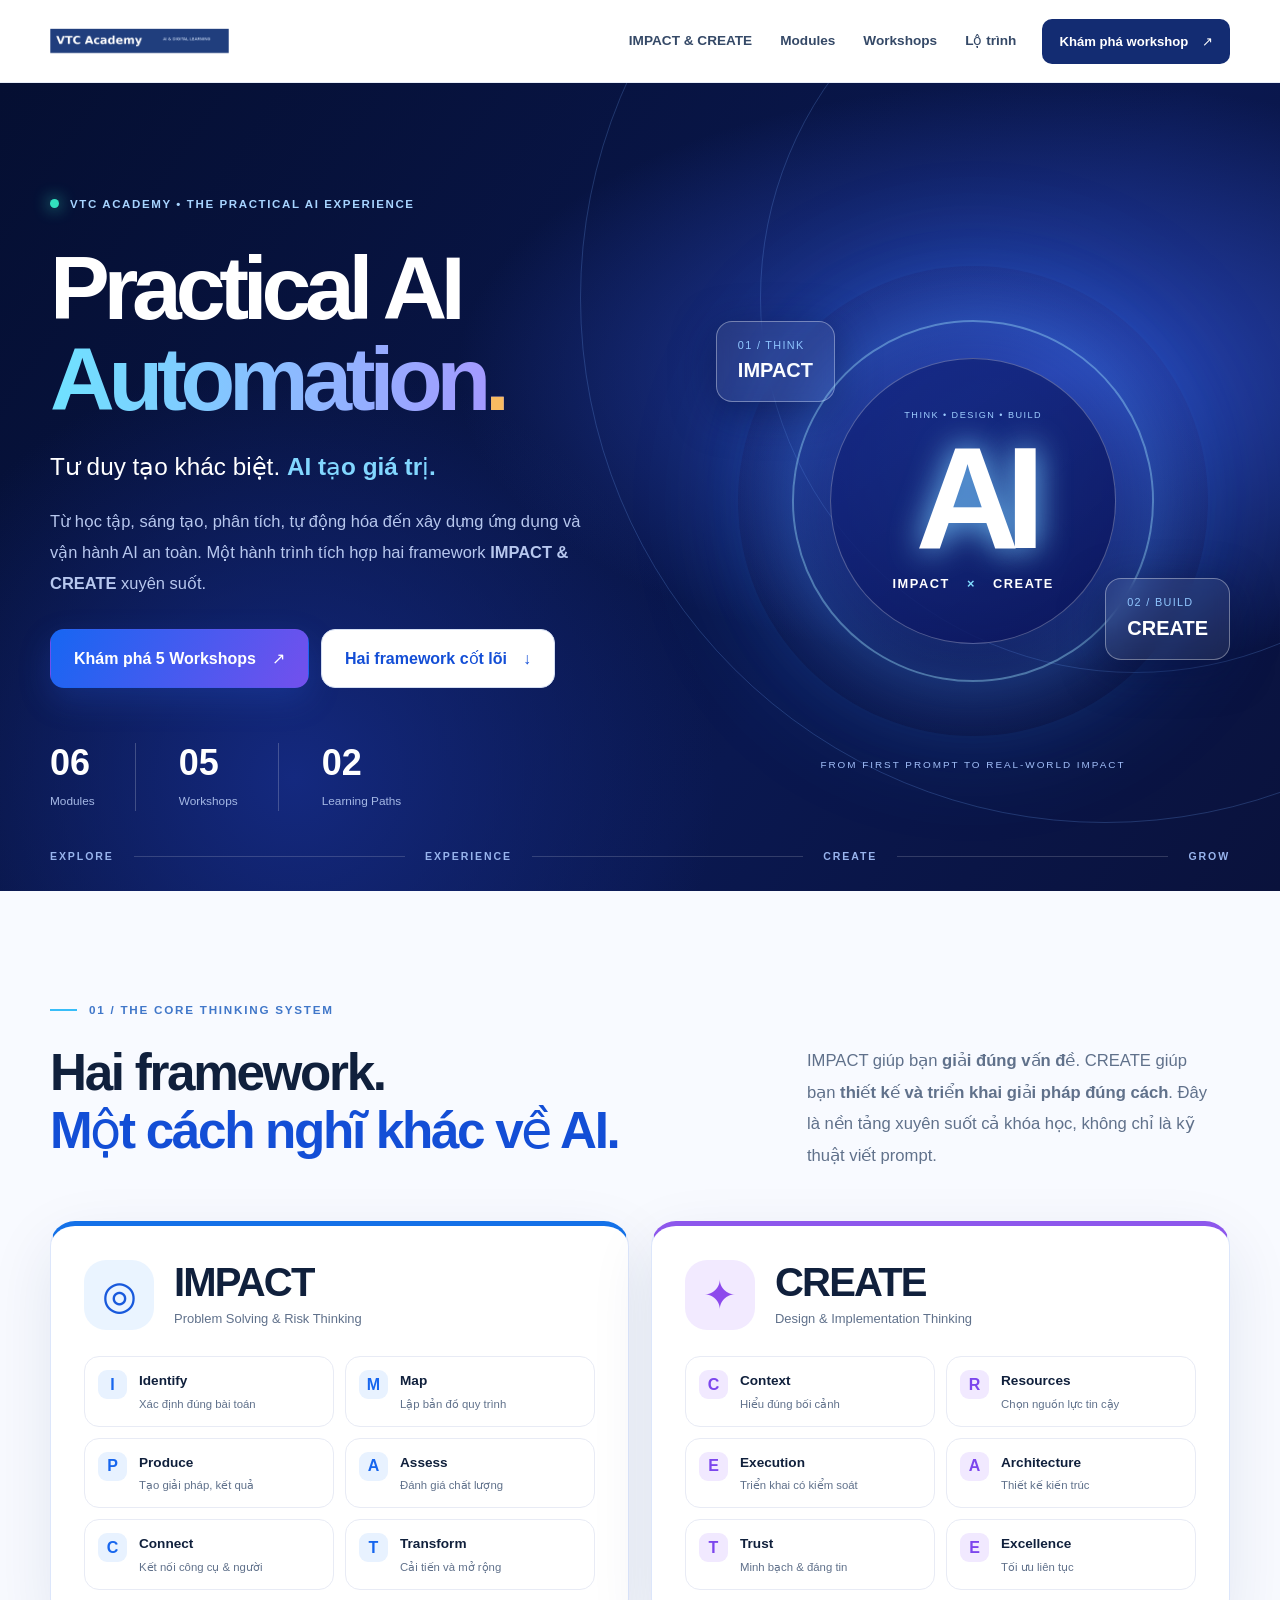
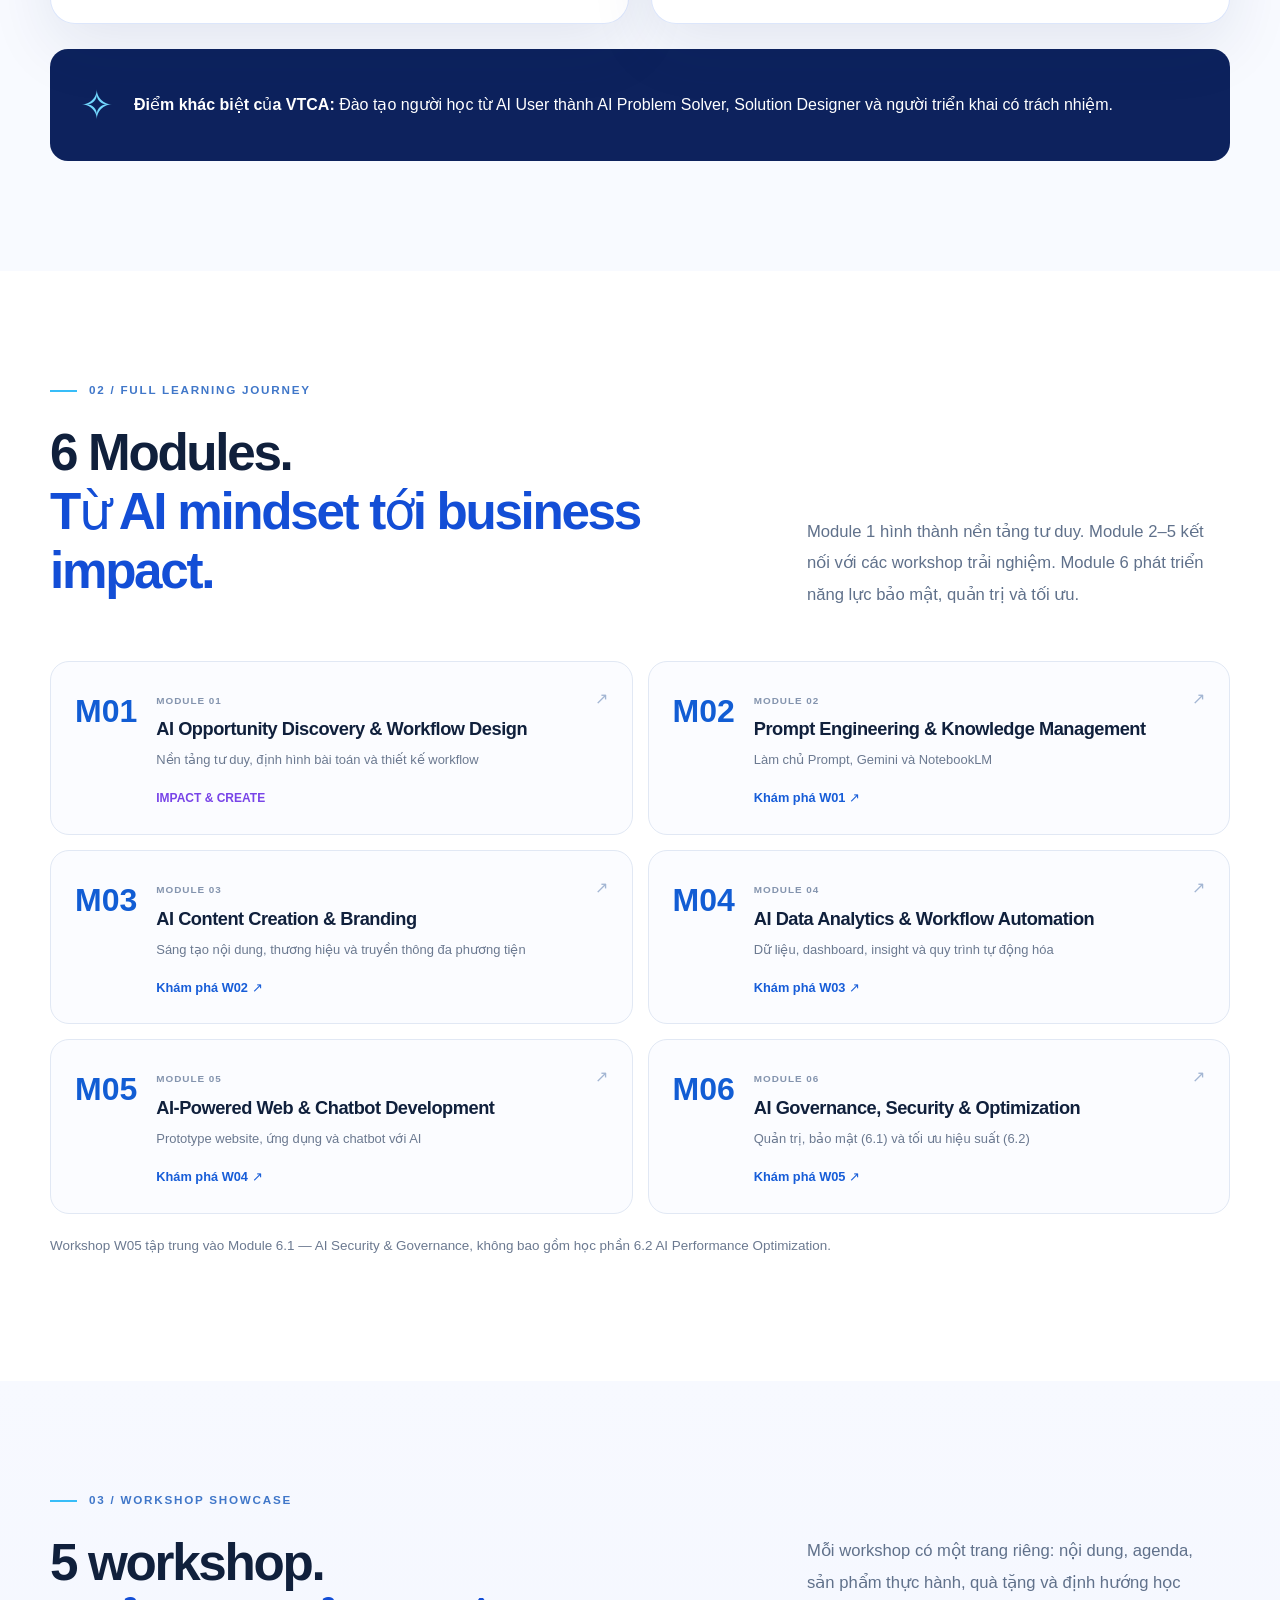
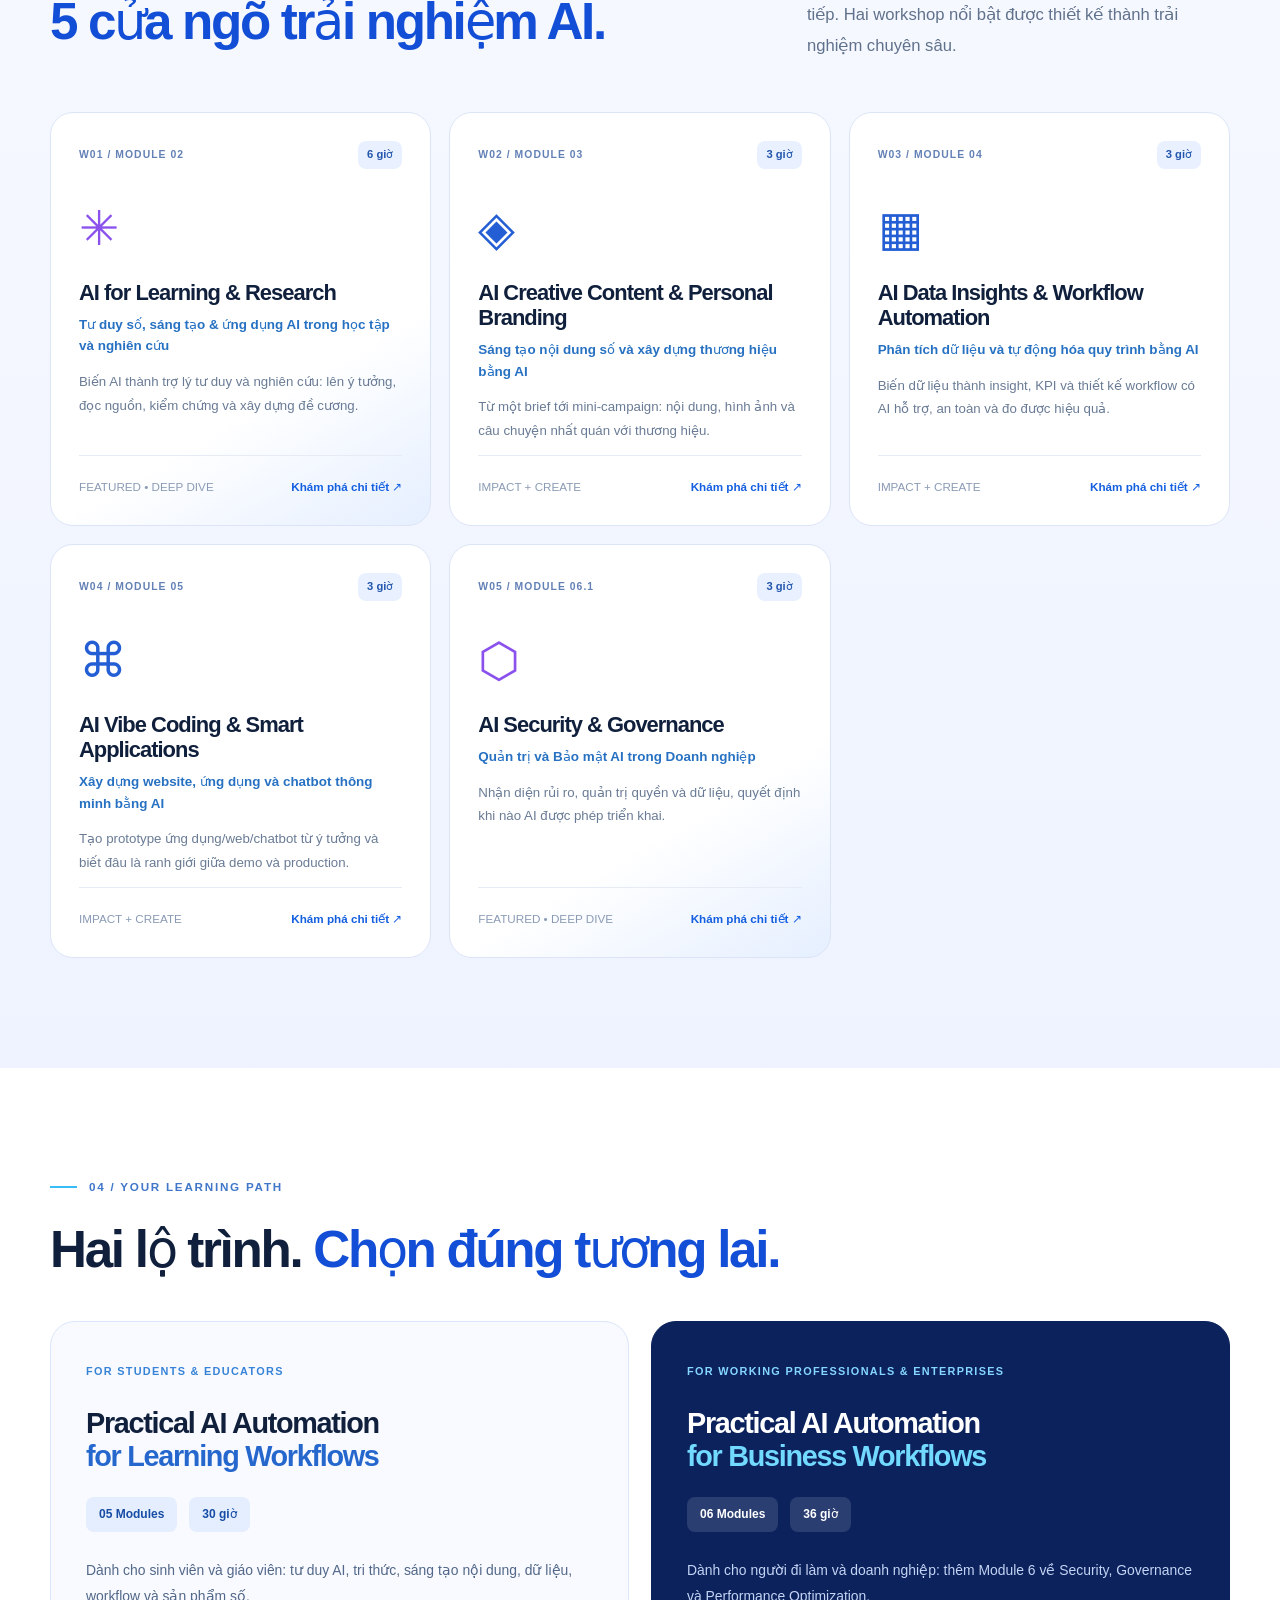
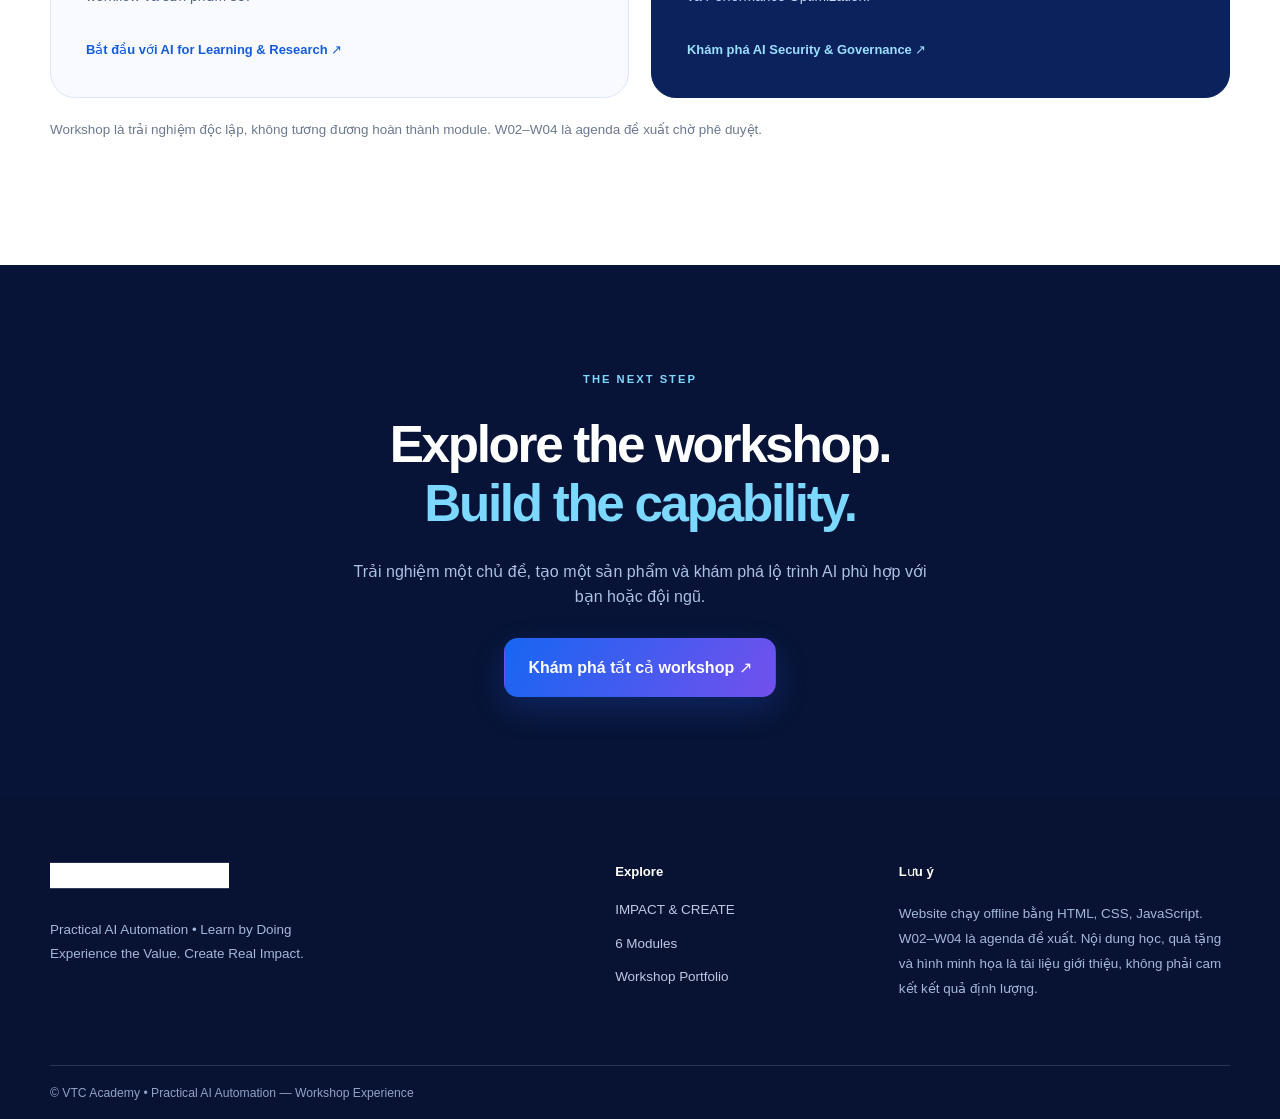
==== index.html @ e47421e0 "Initial commit - VTCA Practical AI Workshops Website" ====
<!doctype html><html lang="vi"><head><meta charset="utf-8"><meta name="viewport" content="width=device-width,initial-scale=1"><meta name="color-scheme" content="light"><meta name="description" content="Website đào tạo Practical AI Automation, IMPACT &amp; CREATE và hệ sinh thái 5 workshop VTCA"><title>Practical AI Automation — WOW Showcase | VTC Academy</title><link rel="stylesheet" href="styles.css"></head><body><header class="site-header"><div class="container header-inner"><a class="logo" href="index.html" aria-label="VTC Academy Home"><img src="assets/vtca-wordmark.png" alt="VTC Academy"></a><nav class="desktop-nav"><a href="index.html#frameworks">IMPACT & CREATE</a><a href="index.html#modules">Modules</a><a href="index.html#workshops">Workshops</a><a href="index.html#pathways">Lộ trình</a></nav><a class="header-cta" href="index.html#workshops">Khám phá workshop <span>↗</span></a><button class="menu-toggle" aria-label="Mở menu" aria-expanded="false">☰</button></div><nav class="mobile-nav"><a href="index.html">Trang chủ</a><a href="index.html#frameworks">IMPACT & CREATE</a><a href="index.html#modules">Modules</a><a href="index.html#workshops">Workshops</a></nav></header><main><section class="home-hero" id="top"><div class="hero-aura aura-one"></div><div class="hero-aura aura-two"></div><div class="container home-hero-grid"><div class="home-hero-copy"><span class="hero-label"><i></i> VTC ACADEMY • THE PRACTICAL AI EXPERIENCE</span><h1>Practical AI<br><em>Automation<span>.</span></em></h1><p class="hero-big">Tư duy tạo khác biệt. <b>AI tạo giá trị.</b></p><p class="hero-summary">Từ học tập, sáng tạo, phân tích, tự động hóa đến xây dựng ứng dụng và vận hành AI an toàn. Một hành trình tích hợp hai framework <b>IMPACT & CREATE</b> xuyên suốt.</p><div class="button-row"><a href="#workshops" class="btn btn-primary">Khám phá 5 Workshops <span>↗</span></a><a href="#frameworks" class="btn btn-outline">Hai framework cốt lõi <span>↓</span></a></div><div class="metric-row"><div><strong>06</strong><span>Modules</span></div><div><strong>05</strong><span>Workshops</span></div><div><strong>02</strong><span>Learning Paths</span></div></div></div><div class="hero-experience"><div class="floating-note note-one">01 / THINK<br><strong>IMPACT</strong></div><div class="hero-orb"><div class="orb-rim"><div class="orb-inner"><small>THINK • DESIGN • BUILD</small><strong>AI</strong><span>IMPACT <i>×</i> CREATE</span></div></div></div><div class="floating-note note-two">02 / BUILD<br><strong>CREATE</strong></div><div class="orb-caption">FROM FIRST PROMPT TO REAL-WORLD IMPACT</div></div></div><div class="container hero-bottom"><span>EXPLORE</span><div></div><span>EXPERIENCE</span><div></div><span>CREATE</span><div></div><span>GROW</span></div></section><section class="section section-framework" id="frameworks"><div class="container"><div class="kicker"><span class="kicker-line"></span> 01 / THE CORE THINKING SYSTEM</div><div class="section-heading split"><div><h2>Hai framework.<br><em>Một cách nghĩ khác về AI.</em></h2></div><p>IMPACT giúp bạn <strong>giải đúng vấn đề</strong>. CREATE giúp bạn <strong>thiết kế và triển khai giải pháp đúng cách</strong>. Đây là nền tảng xuyên suốt cả khóa học, không chỉ là kỹ thuật viết prompt.</p></div><div class="framework-grid"><div class="framework-panel impact"><div class="framework-heading"><span class="framework-glyph">◎</span><div><h3>IMPACT</h3><small>Problem Solving & Risk Thinking</small></div></div><div class="framework-step-list"><div class="framework-step"><b>I</b><div><strong>Identify</strong><span>Xác định đúng bài toán</span></div></div><div class="framework-step"><b>M</b><div><strong>Map</strong><span>Lập bản đồ quy trình</span></div></div><div class="framework-step"><b>P</b><div><strong>Produce</strong><span>Tạo giải pháp, kết quả</span></div></div><div class="framework-step"><b>A</b><div><strong>Assess</strong><span>Đánh giá chất lượng</span></div></div><div class="framework-step"><b>C</b><div><strong>Connect</strong><span>Kết nối công cụ &amp; người</span></div></div><div class="framework-step"><b>T</b><div><strong>Transform</strong><span>Cải tiến và mở rộng</span></div></div></div></div><div class="framework-panel create"><div class="framework-heading"><span class="framework-glyph">✦</span><div><h3>CREATE</h3><small>Design & Implementation Thinking</small></div></div><div class="framework-step-list"><div class="framework-step"><b>C</b><div><strong>Context</strong><span>Hiểu đúng bối cảnh</span></div></div><div class="framework-step"><b>R</b><div><strong>Resources</strong><span>Chọn nguồn lực tin cậy</span></div></div><div class="framework-step"><b>E</b><div><strong>Execution</strong><span>Triển khai có kiểm soát</span></div></div><div class="framework-step"><b>A</b><div><strong>Architecture</strong><span>Thiết kế kiến trúc</span></div></div><div class="framework-step"><b>T</b><div><strong>Trust</strong><span>Minh bạch &amp; đáng tin</span></div></div><div class="framework-step"><b>E</b><div><strong>Excellence</strong><span>Tối ưu liên tục</span></div></div></div></div></div><div class="insight-ribbon"><span>✧</span><p><strong>Điểm khác biệt của VTCA:</strong> Đào tạo người học từ AI User thành AI Problem Solver, Solution Designer và người triển khai có trách nhiệm.</p></div></div></section><section class="section module-section" id="modules"><div class="container"><div class="kicker"><span class="kicker-line"></span> 02 / FULL LEARNING JOURNEY</div><div class="section-heading split"><h2>6 Modules.<br><em>Từ AI mindset tới business impact.</em></h2><p>Module 1 hình thành nền tảng tư duy. Module 2–5 kết nối với các workshop trải nghiệm. Module 6 phát triển năng lực bảo mật, quản trị và tối ưu.</p></div><div class="module-list"><article class="module-card"><div class="module-no">M01</div><div class="module-body"><span class="module-index">MODULE 01</span><h3>AI Opportunity Discovery &amp; Workflow Design</h3><p>Nền tảng tư duy, định hình bài toán và thiết kế workflow</p><span class="module-foundation">IMPACT & CREATE</span></div><span class="module-right">↗</span></article><article class="module-card"><div class="module-no">M02</div><div class="module-body"><span class="module-index">MODULE 02</span><h3>Prompt Engineering &amp; Knowledge Management</h3><p>Làm chủ Prompt, Gemini và NotebookLM</p><a class="inline-link" href="workshop-learning.html">Khám phá W01 ↗</a></div><span class="module-right">↗</span></article><article class="module-card"><div class="module-no">M03</div><div class="module-body"><span class="module-index">MODULE 03</span><h3>AI Content Creation &amp; Branding</h3><p>Sáng tạo nội dung, thương hiệu và truyền thông đa phương tiện</p><a class="inline-link" href="workshop-creative.html">Khám phá W02 ↗</a></div><span class="module-right">↗</span></article><article class="module-card"><div class="module-no">M04</div><div class="module-body"><span class="module-index">MODULE 04</span><h3>AI Data Analytics &amp; Workflow Automation</h3><p>Dữ liệu, dashboard, insight và quy trình tự động hóa</p><a class="inline-link" href="workshop-data.html">Khám phá W03 ↗</a></div><span class="module-right">↗</span></article><article class="module-card"><div class="module-no">M05</div><div class="module-body"><span class="module-index">MODULE 05</span><h3>AI-Powered Web &amp; Chatbot Development</h3><p>Prototype website, ứng dụng và chatbot với AI</p><a class="inline-link" href="workshop-vibe.html">Khám phá W04 ↗</a></div><span class="module-right">↗</span></article><article class="module-card"><div class="module-no">M06</div><div class="module-body"><span class="module-index">MODULE 06</span><h3>AI Governance, Security &amp; Optimization</h3><p>Quản trị, bảo mật (6.1) và tối ưu hiệu suất (6.2)</p><a class="inline-link" href="workshop-security.html">Khám phá W05 ↗</a></div><span class="module-right">↗</span></article></div><p class="section-note">Workshop W05 tập trung vào Module 6.1 — AI Security & Governance, không bao gồm học phần 6.2 AI Performance Optimization.</p></div></section><section class="section workshop-section" id="workshops"><div class="container"><div class="kicker"><span class="kicker-line"></span> 03 / WORKSHOP SHOWCASE</div><div class="section-heading split"><div><h2>5 workshop.<br><em>5 cửa ngõ trải nghiệm AI.</em></h2></div><p>Mỗi workshop có một trang riêng: nội dung, agenda, sản phẩm thực hành, quà tặng và định hướng học tiếp. Hai workshop nổi bật được thiết kế thành trải nghiệm chuyên sâu.</p></div><div class="workshop-grid"><a class="workshop-card feature-card" href="workshop-learning.html"><div class="workshop-card-head"><span class="workshop-index">W01 / MODULE 02</span><span class="workshop-length">6 giờ</span></div><div class="workshop-symbol">✳</div><h3>AI for Learning &amp; Research</h3><p class="workshop-sub">Tư duy số, sáng tạo &amp; ứng dụng AI trong học tập và nghiên cứu</p><p class="workshop-card-desc">Biến AI thành trợ lý tư duy và nghiên cứu: lên ý tưởng, đọc nguồn, kiểm chứng và xây dựng đề cương.</p><div class="card-foot"><span>FEATURED • DEEP DIVE</span><b>Khám phá chi tiết ↗</b></div></a><a class="workshop-card " href="workshop-creative.html"><div class="workshop-card-head"><span class="workshop-index">W02 / MODULE 03</span><span class="workshop-length">3 giờ</span></div><div class="workshop-symbol">◈</div><h3>AI Creative Content &amp; Personal Branding</h3><p class="workshop-sub">Sáng tạo nội dung số và xây dựng thương hiệu bằng AI</p><p class="workshop-card-desc">Từ một brief tới mini-campaign: nội dung, hình ảnh và câu chuyện nhất quán với thương hiệu.</p><div class="card-foot"><span>IMPACT + CREATE</span><b>Khám phá chi tiết ↗</b></div></a><a class="workshop-card " href="workshop-data.html"><div class="workshop-card-head"><span class="workshop-index">W03 / MODULE 04</span><span class="workshop-length">3 giờ</span></div><div class="workshop-symbol">▦</div><h3>AI Data Insights &amp; Workflow Automation</h3><p class="workshop-sub">Phân tích dữ liệu và tự động hóa quy trình bằng AI</p><p class="workshop-card-desc">Biến dữ liệu thành insight, KPI và thiết kế workflow có AI hỗ trợ, an toàn và đo được hiệu quả.</p><div class="card-foot"><span>IMPACT + CREATE</span><b>Khám phá chi tiết ↗</b></div></a><a class="workshop-card " href="workshop-vibe.html"><div class="workshop-card-head"><span class="workshop-index">W04 / MODULE 05</span><span class="workshop-length">3 giờ</span></div><div class="workshop-symbol">⌘</div><h3>AI Vibe Coding &amp; Smart Applications</h3><p class="workshop-sub">Xây dựng website, ứng dụng và chatbot thông minh bằng AI</p><p class="workshop-card-desc">Tạo prototype ứng dụng/web/chatbot từ ý tưởng và biết đâu là ranh giới giữa demo và production.</p><div class="card-foot"><span>IMPACT + CREATE</span><b>Khám phá chi tiết ↗</b></div></a><a class="workshop-card feature-card" href="workshop-security.html"><div class="workshop-card-head"><span class="workshop-index">W05 / MODULE 06.1</span><span class="workshop-length">3 giờ</span></div><div class="workshop-symbol">⬡</div><h3>AI Security &amp; Governance</h3><p class="workshop-sub">Quản trị và Bảo mật AI trong Doanh nghiệp</p><p class="workshop-card-desc">Nhận diện rủi ro, quản trị quyền và dữ liệu, quyết định khi nào AI được phép triển khai.</p><div class="card-foot"><span>FEATURED • DEEP DIVE</span><b>Khám phá chi tiết ↗</b></div></a></div></div></section><section class="section pathways" id="pathways"><div class="container"><div class="kicker"><span class="kicker-line"></span> 04 / YOUR LEARNING PATH</div><div class="section-heading"><h2>Hai lộ trình. <em>Chọn đúng tương lai.</em></h2></div><div class="path-grid"><div class="path-card"><span class="path-mini">FOR STUDENTS & EDUCATORS</span><h3>Practical AI Automation<br><em>for Learning Workflows</em></h3><div class="path-numbers"><b>05 Modules</b><b>30 giờ</b></div><p>Dành cho sinh viên và giáo viên: tư duy AI, tri thức, sáng tạo nội dung, dữ liệu, workflow và sản phẩm số.</p><a href="workshop-learning.html">Bắt đầu với AI for Learning & Research ↗</a></div><div class="path-card business-path"><span class="path-mini">FOR WORKING PROFESSIONALS & ENTERPRISES</span><h3>Practical AI Automation<br><em>for Business Workflows</em></h3><div class="path-numbers"><b>06 Modules</b><b>36 giờ</b></div><p>Dành cho người đi làm và doanh nghiệp: thêm Module 6 về Security, Governance và Performance Optimization.</p><a href="workshop-security.html">Khám phá AI Security & Governance ↗</a></div></div><p class="section-note">Workshop là trải nghiệm độc lập, không tương đương hoàn thành module. W02–W04 là agenda đề xuất chờ phê duyệt.</p></div></section><section class="bottom-cta"><div class="container"><span>THE NEXT STEP</span><h2>Explore the workshop.<br><em>Build the capability.</em></h2><p>Trải nghiệm một chủ đề, tạo một sản phẩm và khám phá lộ trình AI phù hợp với bạn hoặc đội ngũ.</p><a class="btn btn-primary" href="#workshops">Khám phá tất cả workshop ↗</a></div></section></main><footer class="site-footer"><div class="container footer-main"><div><a class="logo" href="index.html"><img src="assets/vtca-wordmark.png" alt="VTC Academy"></a><p>Practical AI Automation • Learn by Doing<br>Experience the Value. Create Real Impact.</p></div><div><strong>Explore</strong><a href="index.html#frameworks">IMPACT & CREATE</a><a href="index.html#modules">6 Modules</a><a href="index.html#workshops">Workshop Portfolio</a></div><div><strong>Lưu ý</strong><p>Website chạy offline bằng HTML, CSS, JavaScript. W02–W04 là agenda đề xuất. Nội dung học, quà tặng và hình minh họa là tài liệu giới thiệu, không phải cam kết kết quả định lượng.</p></div></div><div class="container footer-bottom">© VTC Academy • Practical AI Automation — Workshop Experience</div></footer><div class="lightbox" id="lightbox" aria-hidden="true" role="dialog" aria-label="Xem ảnh lớn"><button class="lb-close" aria-label="Đóng ảnh">✕</button><button class="lb-prev" aria-label="Ảnh trước">‹</button><figure><img id="lightboxImage" alt="Ảnh minh họa phóng to"><figcaption id="lightboxCaption"></figcaption></figure><button class="lb-next" aria-label="Ảnh tiếp">›</button></div><script src="script.js"></script></body></html>
---- styles.css ----
:root{--navy:#081437;--blue:#134ed6;--sky:#4acbff;--ink:#10203c;--muted:#60718b;--bg:#f7f9ff;--border:#e5ebf5;--violet:#7844e8;--teal:#06a8aa;--shadow:0 22px 65px rgba(18,38,93,.095);font-family:Inter,Arial,'Helvetica Neue',sans-serif;font-synthesis:none}*{box-sizing:border-box}html{scroll-behavior:smooth;scroll-padding-top:105px}body{margin:0;color:var(--ink);background:#fff;line-height:1.6;-webkit-font-smoothing:antialiased}a{text-decoration:none;color:inherit}button{font:inherit;cursor:pointer}img{max-width:100%}.container{width:min(1180px,calc(100% - 48px));margin:0 auto}h1,h2,h3,p{margin-top:0}h1,h2,h3{line-height:1.15;letter-spacing:-.045em}h2{font-size:clamp(2rem,4vw,3.65rem);margin:0 0 18px;font-weight:850}h2 em{font-style:normal;color:var(--blue)}.section{padding:110px 0;position:relative}.kicker{font-size:.73rem;font-weight:850;letter-spacing:.15em;color:#4077c9;text-transform:uppercase;margin-bottom:24px;display:flex;align-items:center;gap:12px}.kicker-line{width:27px;height:2px;background:#38bdf8;display:inline-block}.section-heading{margin-bottom:42px}.section-heading.split{display:grid;grid-template-columns:1.15fr .7fr;gap:62px;align-items:end}.section-heading p{max-width:410px;color:var(--muted);font-size:1.04rem;line-height:1.9;margin-bottom:8px}.section-note{font-size:.84rem;color:#6b7990;margin-top:20px;line-height:1.8}.btn{border:1px solid transparent;border-radius:14px;display:inline-flex;align-items:center;justify-content:center;gap:16px;padding:16px 23px;font-weight:800;transition:transform .2s,background .2s,box-shadow .2s}.btn:hover{transform:translateY(-3px)}.btn-primary{color:white;background:linear-gradient(120deg,#1766f2,#7350ed);box-shadow:0 12px 32px rgba(44,95,228,.23)}.btn-outline{color:var(--blue);background:white;border-color:#d4def2}.btn-light{background:#ffffff18;color:white;border-color:#ffffff4b}.btn-glass{background:#ffffff15;color:white;border-color:#ffffff66}.button-row{display:flex;flex-wrap:wrap;gap:12px}.site-header{position:sticky;top:0;z-index:50;background:rgba(255,255,255,.94);border-bottom:1px solid #e8edf8;backdrop-filter:blur(20px)}.header-inner{height:82px;display:flex;align-items:center;gap:26px}.logo{display:inline-flex;align-items:center;flex-shrink:0}.logo img{width:179px;display:block;max-height:53px;object-fit:contain}.desktop-nav{display:flex;gap:28px;align-items:center;margin-left:auto}.desktop-nav a{font-size:.85rem;font-weight:720;color:#354967;transition:color .2s}.desktop-nav a:hover{color:#1766f2}.header-cta{font-size:.82rem;font-weight:850;color:white;padding:12px 17px;background:#132c72;border-radius:10px;white-space:nowrap}.header-cta span{margin-left:10px}.menu-toggle{display:none;background:transparent;border:0;font-size:1.6rem}.mobile-nav{display:none}.site-footer{background:#081333;color:#c0c9e4;padding:64px 0 15px}.footer-main{display:grid;grid-template-columns:1.45fr .6fr 1fr;gap:85px}.footer-main .logo img{filter:brightness(0) invert(1)}.footer-main p{font-size:.84rem;line-height:1.85;max-width:350px;color:#a5b7dc;margin-top:20px}.footer-main strong{display:block;color:#fff;font-size:.82rem;margin-bottom:17px}.footer-main a:not(.logo){font-size:.84rem;display:block;margin-bottom:12px}.footer-bottom{border-top:1px solid #ffffff26;margin-top:50px;padding-top:18px;font-size:.76rem;color:#91a2c8}
/* HOME */
.home-hero{color:#fff;background:radial-gradient(ellipse at 82% 36%,#2845b6 0%,transparent 40%),radial-gradient(circle at 23% 86%,#14297f 0%,transparent 35%),linear-gradient(125deg,#050f32,#0a1850 65%,#0a123c);position:relative;overflow:hidden;padding:100px 0 26px}.hero-aura{border:1px solid #72abff3a;border-radius:50%;width:750px;height:750px;position:absolute;right:-230px;top:-160px;pointer-events:none}.aura-two{width:1050px;height:1050px;right:-350px;top:-310px}.home-hero-grid{min-height:635px;display:grid;grid-template-columns:1.09fr .91fr;align-items:center;gap:50px;position:relative}.hero-label,.eyebrow{font-size:.72rem;letter-spacing:.14em;font-weight:850;color:#a7d4ff;display:inline-flex;align-items:center;gap:11px}.hero-label i,.pulse-dot{width:9px;height:9px;border-radius:100%;background:#32e0be;box-shadow:0 0 16px #32e0be}.home-hero h1{font-size:clamp(4.4rem,7vw,7.2rem);margin:27px 0 22px;letter-spacing:-.07em;line-height:1.02}.home-hero h1 em{font-style:normal;background:linear-gradient(90deg,#6fe2ff,#a597ff);background-clip:text;color:transparent}.home-hero h1 em span{color:#f8bb61}.hero-big{font-size:1.52rem;font-weight:470;margin-bottom:19px}.hero-big b{color:#82d7ff}.hero-summary{color:#b7c7ee;font-size:1.03rem;max-width:540px;line-height:1.9;margin-bottom:29px}.metric-row{display:flex;gap:43px;margin-top:55px}.metric-row div{display:flex;flex-direction:column;border-right:1px solid #ffffff35;padding-right:40px}.metric-row div:last-child{border-right:0}.metric-row strong{font-size:2.25rem;line-height:1.1}.metric-row span{font-size:.74rem;color:#a5b8e5;margin-top:9px}.hero-experience{position:relative;min-height:550px;display:flex;align-items:center;justify-content:center}.hero-orb{width:min(470px,100%);aspect-ratio:1;border-radius:50%;background:radial-gradient(circle,#4299f955 0%,#273d9b44 44%,transparent 74%);display:grid;place-items:center;box-shadow:0 0 110px #2a7dff38}.orb-rim{width:77%;aspect-ratio:1;border:2px solid #91d7ff7a;border-radius:50%;display:grid;place-items:center;box-shadow:0 0 85px #499cff59,inset 0 0 75px #438bff43;transform:rotate(-12deg)}.orb-inner{width:80%;height:80%;display:flex;flex-direction:column;align-items:center;justify-content:center;border-radius:50%;border:1px solid #ffffff46;background:linear-gradient(145deg,#142884d1,#0b155ad9);transform:rotate(12deg)}.orb-inner small{font-size:.57rem;letter-spacing:.16em;color:#9fceff}.orb-inner strong{font-size:9rem;line-height:1.05;letter-spacing:-.1em;text-shadow:0 0 32px #79cbff}.orb-inner span{font-size:.8rem;font-weight:850;letter-spacing:.12em}.orb-inner i{font-style:normal;color:#82deff;padding:0 12px}.floating-note{position:absolute;padding:15px 21px;background:#ffffff13;border:1px solid #ffffff5b;box-shadow:0 10px 40px #0713438c;backdrop-filter:blur(8px);border-radius:16px;font-size:.68rem;letter-spacing:.12em;color:#91c7ff}.floating-note strong{font-size:1.25rem;letter-spacing:0;color:white}.note-one{left:0;top:95px}.note-two{right:0;bottom:116px}.orb-caption{position:absolute;bottom:3px;letter-spacing:.2em;font-size:.62rem;color:#a2bff9}.hero-bottom{display:flex;align-items:center;gap:20px;color:#98b4ed;font-weight:850;letter-spacing:.18em;font-size:.66rem;padding-top:30px;position:relative}.hero-bottom div{height:1px;flex:1;background:#ffffff2a}.section-framework{background:#f8faff}.framework-grid{display:grid;grid-template-columns:1fr 1fr;gap:22px}.framework-panel{background:white;border:1px solid #dce6fb;border-radius:25px;padding:33px;box-shadow:var(--shadow)}.framework-panel.impact{border-top:5px solid #1471e8}.framework-panel.create{border-top:5px solid #8d57ec}.framework-heading{display:flex;align-items:center;gap:20px;margin-bottom:25px}.framework-glyph{width:70px;height:70px;display:grid;place-items:center;border-radius:22px;font-size:2.5rem;background:#eaf4ff;color:#1859dc}.create .framework-glyph{background:#f2eaff;color:#8d4aec}.framework-heading h3{font-size:2.5rem;margin:0}.framework-heading small{color:var(--muted);font-size:.81rem}.framework-step-list{display:grid;grid-template-columns:1fr 1fr;gap:11px}.framework-step{border:1px solid #e8ebf5;border-radius:15px;padding:13px;display:flex;gap:12px;align-items:start}.framework-step b{width:29px;height:29px;flex-shrink:0;background:#e8f2ff;color:#1766ee;display:grid;place-items:center;border-radius:9px}.create .framework-step b{color:#7c46ed;background:#f1e9ff}.framework-step strong{display:block;font-size:.85rem}.framework-step span{display:block;font-size:.71rem;color:var(--muted);line-height:1.5;margin-top:4px}.insight-ribbon{margin-top:25px;border-radius:18px;background:#0d225d;color:white;display:flex;gap:20px;align-items:center;padding:24px 30px}.insight-ribbon span{font-size:2.5rem;color:#73d9ff}.insight-ribbon p{margin:0;line-height:1.8}.module-section{background:#fff}.module-list{display:grid;grid-template-columns:repeat(2,1fr);gap:15px}.module-card{border:1px solid #e1e8f4;background:#fbfcff;border-radius:19px;padding:24px;display:flex;gap:19px;transition:transform .2s,box-shadow .2s}.module-card:hover{transform:translateY(-3px);box-shadow:var(--shadow)}.module-no{font-size:2rem;color:#125dd4;font-weight:900}.module-body{flex:1}.module-index{font-size:.62rem;letter-spacing:.1em;color:#8494ae;font-weight:850}.module-card h3{font-size:1.14rem;letter-spacing:-.026em;margin:8px 0}.module-card p{font-size:.81rem;color:#6b7990;line-height:1.8}.module-right{color:#a3b6d3}.inline-link{font-size:.8rem;color:#175dd8;font-weight:850}.module-foundation{color:#7844e8;font-size:.75rem;font-weight:850}.workshop-section{background:linear-gradient(180deg,#f7f9ff,#eef3ff)}.workshop-grid{display:grid;grid-template-columns:repeat(3,1fr);gap:18px}.workshop-card{min-height:385px;background:#fff;border:1px solid #dce5f7;border-radius:23px;padding:28px;display:flex;flex-direction:column;transition:transform .25s,box-shadow .25s,border-color .25s}.workshop-card:hover{transform:translateY(-7px);box-shadow:0 24px 44px #244e9630;border-color:#7fbaff}.feature-card{background:linear-gradient(150deg,#ffffff 65%,#e5efff)}.workshop-card-head,.card-foot{display:flex;justify-content:space-between;gap:12px;align-items:center}.workshop-index{font-size:.65rem;letter-spacing:.1em;color:#6481b6;font-weight:850}.workshop-length{background:#e9f0ff;padding:5px 9px;border-radius:8px;color:#2256ad;font-size:.7rem;font-weight:850;white-space:nowrap}.workshop-symbol{font-size:3rem;color:#235ed4;margin:22px 0 12px}.feature-card .workshop-symbol{color:#8a51ec}.workshop-card h3{font-size:1.37rem;margin-bottom:9px}.workshop-sub{font-weight:730;font-size:.84rem;color:#2771c2}.workshop-card-desc{font-size:.83rem;color:#697b95;line-height:1.75}.card-foot{margin-top:auto;padding-top:22px;border-top:1px solid #e7ebf6;font-size:.73rem}.card-foot span{color:#8b9bb5}.card-foot b{color:#145fe0}.pathways{background:#fff}.path-grid{display:grid;grid-template-columns:1fr 1fr;gap:22px}.path-card{padding:35px;border-radius:25px;border:1px solid #dae6f9;background:#f8faff}.path-card.business-path{background:#0c225d;border-color:#0c225d;color:white}.path-mini{font-size:.68rem;letter-spacing:.12em;color:#3783d7;font-weight:850}.business-path .path-mini{color:#85d7ff}.path-card h3{font-size:1.8rem;margin:24px 0}.path-card h3 em{font-style:normal;color:#2567cc}.business-path h3 em{color:#72d9ff}.path-numbers{display:flex;gap:12px}.path-numbers b{background:#e4eefe;color:#174da5;border-radius:8px;padding:8px 13px;font-size:.75rem}.business-path .path-numbers b{background:#ffffff20;color:white}.path-card p{line-height:1.85;font-size:.87rem;color:#526789;margin:26px 0}.business-path p{color:#c4d4f4}.path-card>a{font-weight:850;color:#145cde;font-size:.81rem}.business-path>a{color:#9bdfff}.bottom-cta{background:#071437;text-align:center;color:white;padding:100px 0}.bottom-cta span{color:#7fd9ff;font-size:.7rem;letter-spacing:.18em;font-weight:850}.bottom-cta h2{margin:25px 0}.bottom-cta h2 em{color:#7dd8ff}.bottom-cta p{color:#abc1e6;max-width:600px;margin:0 auto 28px}
/* WORKSHOP HERO */
.workshop-hero{background:linear-gradient(120deg,#0c1643,#142568);position:relative;color:#fff;overflow:hidden;padding:58px 0 0}.workshop-hero.learning-theme{background:radial-gradient(circle at 80% 50%,#2b6ddd75,transparent 43%),linear-gradient(120deg,#081942,#112a80)}.workshop-hero.security-theme{background:radial-gradient(circle at 78% 40%,#6d45e46e,transparent 41%),linear-gradient(120deg,#070d32,#12265f)}.workshop-hero.creative-theme{background:linear-gradient(120deg,#081c58,#6b2e99)}.workshop-hero.data-theme{background:linear-gradient(120deg,#08194a,#076e91)}.workshop-hero.vibe-theme{background:linear-gradient(120deg,#091849,#443b9e)}.hero-glow-a,.hero-glow-b{position:absolute;border-radius:50%;border:1px solid #8cc6ff27;pointer-events:none}.hero-glow-a{width:700px;height:700px;top:-180px;right:-50px}.hero-glow-b{width:1000px;height:1000px;top:-350px;right:-260px}.back-link{color:#bdd7ff;font-size:.79rem;font-weight:750;position:relative}.workshop-hero-inner{display:grid;grid-template-columns:1.15fr .85fr;gap:45px;align-items:center;min-height:490px;position:relative}.workshop-hero-copy .eyebrow{margin-bottom:24px}.workshop-hero h1{font-size:clamp(3.3rem,5.8vw,5.9rem);line-height:1.04;letter-spacing:-.07em;margin-bottom:20px;max-width:760px}.workshop-hero h2{color:#a4ddff;font-size:1.4rem;line-height:1.4;letter-spacing:-.02em;margin-bottom:18px}.workshop-hero-copy>p{color:#c2d2fa;max-width:585px;font-size:1rem;line-height:1.85;margin-bottom:20px}.hero-chips{display:flex;flex-wrap:wrap;gap:8px;margin-bottom:30px}.hero-chips span{border:1px solid #ffffff3b;background:#ffffff16;border-radius:100px;padding:7px 12px;font-size:.71rem;font-weight:790;color:#e4edff}.workshop-visual{min-height:400px;display:grid;place-items:center;position:relative}.hero-research,.hero-shield,.hero-generic{width:min(380px,100%);min-height:340px;border:1px solid #ffffff46;border-radius:32px;box-shadow:0 20px 100px #1769e755,inset 0 0 80px #ffffff1f;background:linear-gradient(145deg,#ffffff1e,#ffffff06);display:flex;flex-direction:column;align-items:center;justify-content:center;text-align:center;transform:rotate(4deg);padding:25px}.hero-research>span,.hero-shield>span,.hero-generic>span{letter-spacing:.18em;font-size:.62rem;color:#b4dcff;font-weight:850}.research-orb{font-size:7rem;color:#95dcff;text-shadow:0 0 40px #6cbeff}.hero-research strong,.hero-shield strong,.hero-generic strong{font-size:1rem;letter-spacing:.07em}.hero-research p,.hero-shield p{margin:10px 0;color:#bcd6ff;font-size:.78rem}.shield-face{width:160px;height:170px;display:grid;place-items:center;margin:20px;border:7px solid #7ccfff;border-radius:55% 55% 45% 45%;color:#a7e6ff;font-size:7rem;box-shadow:0 0 75px #69b9ff90}.hero-generic>div{font-size:10rem;line-height:1.4;text-shadow:0 0 55px #76cfff}.workshop-highlights{display:grid;grid-template-columns:repeat(4,1fr);gap:2px;background:#ffffff16;backdrop-filter:blur(18px);position:relative;margin-top:30px;border-radius:20px 20px 0 0;overflow:hidden}.workshop-highlights>div{padding:23px;background:#ffffff08}.workshop-highlights strong{display:block;font-size:1.18rem}.workshop-highlights span{font-size:.72rem;color:#b7c8f2}.page-subnav{background:#fff;border-bottom:1px solid #e5ebf4;position:sticky;top:82px;z-index:40;box-shadow:0 7px 14px #1a326608}.page-subnav .container{display:flex;gap:30px;overflow-x:auto;white-space:nowrap;scrollbar-width:none}.page-subnav a{padding:17px 1px;font-size:.78rem;color:#647898;font-weight:790;border-bottom:3px solid transparent;transition:color .2s}.page-subnav a:hover,.page-subnav a:focus{color:#125ddc;border-color:#2866dc}.overview-section{background:#fff}.overview-feature-grid{display:grid;grid-template-columns:repeat(3,1fr);gap:15px}.overview-feature{padding:28px;border:1px solid #e0e8f6;border-radius:18px;background:#f9fbff}.overview-feature>span{font-size:.64rem;color:#2872d3;font-weight:850;letter-spacing:.1em}.overview-feature strong{display:block;font-size:1.07rem;margin:16px 0 12px}.overview-feature p{font-size:.8rem;color:#70809a;margin:0;line-height:1.7}.content-section{background:#f7f9ff}.topic-grid{display:grid;grid-template-columns:repeat(2,1fr);gap:16px}.topic-card{background:#fff;border:1px solid #e0e7f5;display:flex;gap:21px;border-radius:18px;padding:23px;min-height:115px}.topic-card span{color:#a3bdf0;font-size:1.7rem;font-weight:900;line-height:1}.topic-card p{margin:0;font-size:.9rem;font-weight:650;line-height:1.75}.learning-story{background:#fff}.learning-journey{display:flex;gap:15px;align-items:center}.learning-journey article{padding:30px;flex:1;border-radius:22px;background:linear-gradient(145deg,#f0f6ff,#fff);border:1px solid #dfe8fa;min-height:330px}.journey-icon{font-size:3rem;color:#7448df}.notebook-icon{color:#159dca}.capstone-icon{color:#159c79}.learning-journey article>span{display:block;font-size:.65rem;color:#7592c9;font-weight:850;letter-spacing:.1em;margin:13px 0}.learning-journey h3{font-size:1.75rem;margin-bottom:8px}.learning-journey strong{font-size:.7rem;color:#2269d4}.learning-journey p{font-size:.84rem;color:#65788d;margin-top:16px;line-height:1.85}.journey-arrow{font-size:2rem;color:#6388cd}.experience-panel{display:grid;grid-template-columns:1.2fr .8fr;gap:25px;align-items:center;background:#0b1d59;border-radius:26px;margin-top:32px;padding:35px;color:white}.label-pill{font-size:.65rem;font-weight:850;color:#89d8ff;letter-spacing:.14em}.experience-panel h3{font-size:1.65rem;margin:15px 0}.experience-panel p{font-size:.84rem;color:#b8cbf3}.scenario-choices{display:flex;gap:8px;flex-wrap:wrap;margin:22px 0}.scenario-btn{border-radius:100px;padding:9px 13px;border:1px solid #ffffff55;background:#ffffff12;color:white;font-size:.72rem}.scenario-btn.active{background:#7dd5ff;color:#082153;border-color:#7dd5ff;font-weight:850}.scenario-result{border-left:3px solid #8bdcfc;padding-left:15px;min-height:46px}.research-card{background:#ffffff14;border:1px solid #ffffff45;border-radius:19px;padding:25px}.research-card>span{font-size:.68rem;letter-spacing:.15em;color:#90d7f9}.research-card>div{border-bottom:1px solid #ffffff28;padding:12px 0;font-size:.85rem}.research-card>div strong{color:#8bd7fb;margin-right:17px}.research-card .research-footer{border:0;color:#8dd9fb;font-size:.72rem;font-weight:850}.security-special{background:linear-gradient(180deg,#f5f8ff,#fff)}.pattern-grid{display:grid;grid-template-columns:repeat(7,1fr);gap:9px}.pattern-card{border:1px solid #dce5f4;padding:19px 12px;border-radius:16px;background:#fff;box-shadow:0 9px 30px #1d4b9920;min-height:190px}.pattern-card:nth-child(even){border-top:4px solid #9051ea}.pattern-card:nth-child(odd){border-top:4px solid #2a80df}.pattern-card b{font-size:1.8rem;color:#b2c9e9;display:block}.pattern-card strong{font-size:.91rem;display:block;margin:8px 0}.pattern-card span{font-size:.73rem;color:#667a95;line-height:1.65;display:block}.versus-grid{display:grid;grid-template-columns:1fr 1fr;gap:18px;margin-top:35px}.versus-card{padding:31px;border-radius:20px;color:white}.versus-card.gov{background:linear-gradient(135deg,#4933aa,#9255e8)}.versus-card.sec{background:linear-gradient(135deg,#0d6fae,#0ca8b1)}.versus-card span{font-size:.68rem;font-weight:850;letter-spacing:.12em}.versus-card h3{font-size:1.8rem;margin:12px 0}.versus-card p{font-size:.86rem;max-width:440px;opacity:.91;margin-bottom:0}.case-gallery{background:#fff}.gallery-feature{display:grid;grid-template-columns:1.35fr .65fr;gap:19px;margin-bottom:25px}.gallery-hero{position:relative;padding:0;background:#081a44;border:0;overflow:hidden;border-radius:24px;display:block;min-height:270px}.gallery-hero img{width:100%;height:100%;object-fit:cover;display:block;aspect-ratio:16/8.4}.gallery-hero span{position:absolute;bottom:18px;left:20px;color:white;background:#0c215ec9;border:1px solid #ffffff88;backdrop-filter:blur(10px);border-radius:100px;padding:10px 18px;font-weight:800;font-size:.78rem}.gallery-quote{background:#f1f5ff;border:1px solid #dae7fb;border-radius:24px;padding:30px;display:flex;flex-direction:column;justify-content:center}.gallery-quote>span{font-size:.69rem;letter-spacing:.1em;color:#3178cd;font-weight:850}.gallery-quote h3{font-size:1.7rem;margin:12px 0}.gallery-quote p{font-size:.85rem;color:#6b7b94}.gallery-quote .btn{align-self:start;font-size:.75rem;padding:11px 14px}.gallery-grid{display:grid;grid-template-columns:repeat(3,1fr);gap:15px}.gallery-thumb{border:1px solid #dfe7f5;background:#fff;border-radius:17px;overflow:hidden;text-align:left;position:relative;padding:0;transition:transform .2s,box-shadow .2s}.gallery-thumb:hover{transform:translateY(-5px);box-shadow:var(--shadow)}.gallery-thumb img{width:100%;aspect-ratio:16/9;object-fit:cover;display:block}.gallery-thumb span{display:block;font-size:.8rem;font-weight:760;padding:13px 35px 13px 14px}.gallery-thumb i{position:absolute;right:13px;bottom:12px;color:#3778d4;font-style:normal}.mini-experience{background:#fff}.mini-flow{padding:45px;background:#0e2059;border-radius:25px;color:white;text-align:center}.mini-flow strong{font-size:clamp(1.4rem,3vw,2.5rem);letter-spacing:-.03em}.mini-flow p{color:#bfd0f9;margin:12px 0 0}.agenda-section{background:#f8faff}.agenda-timeline{max-width:1050px;margin:auto}.agenda-item{display:grid;grid-template-columns:110px 44px 1fr;gap:22px;align-items:stretch;min-height:130px}.agenda-time{padding-top:20px}.agenda-time span{font-size:.86rem;font-weight:900;color:#235fc9}.agenda-time small{display:block;color:#8696ad;font-size:.73rem;margin-top:5px}.agenda-track{display:flex;align-items:center;flex-direction:column;padding-top:23px;position:relative}.agenda-track::after{content:'';position:absolute;z-index:0;top:55px;bottom:-23px;width:2px;background:#d9e4f7}.agenda-item:last-child .agenda-track::after{display:none}.agenda-track span{width:39px;height:39px;border-radius:50%;background:#2269e8;color:white;font-size:.79rem;font-weight:900;display:grid;place-items:center;z-index:1;box-shadow:0 0 0 7px #e8f0ff}.agenda-item.practice .agenda-track span{background:#0f9e9d;box-shadow:0 0 0 7px #e5f8f5}.agenda-content{padding:21px 25px;margin-bottom:18px;background:white;border:1px solid #dfe6f5;border-radius:17px}.agenda-chip{font-size:.6rem;font-weight:850;letter-spacing:.12em;color:#2a6fca}.agenda-item.practice .agenda-chip{color:#0c928a}.agenda-content h3{font-size:1.1rem;margin:8px 0}.agenda-content p{font-size:.81rem;color:#66788f;line-height:1.7;margin:0}.outcome-section{background:#fff}.outcome-box{background:linear-gradient(120deg,#0d2059,#174ec2);border-radius:28px;color:white;padding:48px 58px;display:flex;gap:40px;align-items:center;justify-content:space-between}.outcome-box>div:first-child{max-width:700px}.outcome-box span{font-size:.7rem;letter-spacing:.14em;color:#92dbff;font-weight:850}.outcome-box h2{font-size:clamp(1.7rem,3.6vw,3.1rem);margin:15px 0}.outcome-box h2 em{color:#8adafc}.outcome-box p{color:#ccdafa;margin:0;line-height:1.85}.outcome-figure{font-size:6rem;color:#7fe8cc;font-weight:900;display:flex;flex-direction:column;align-items:center}.outcome-figure span{font-size:.65rem;text-align:center;white-space:nowrap}.gifts-section{background:#f5f8ff}.gift-grid{display:grid;grid-template-columns:repeat(3,1fr);gap:16px}.gift-card{padding:26px;background:#fff;border:1px solid #dee8f6;border-radius:18px;min-height:185px}.gift-card>span{color:#a6bce2;font-weight:900;font-size:1.5rem}.gift-card h3{font-size:1.1rem;margin:14px 0 8px}.gift-card p{color:#647992;font-size:.81rem;margin:0}.next-section{padding:0;background:#0c1845;color:white}.next-box{padding:85px 0 50px}.next-box>span{font-size:.7rem;letter-spacing:.16em;font-weight:850;color:#93dbff}.next-box h2{margin:20px 0}.next-box h2 em{color:#98dbff}.next-box p{max-width:700px;color:#bcc9eb;line-height:1.9}.next-actions{display:flex;gap:12px;flex-wrap:wrap;margin-top:30px}.page-pagination{border-top:1px solid #ffffff25;padding:25px 0 40px;display:flex;justify-content:space-between;gap:25px;font-size:.8rem;font-weight:850;color:#b7cdf5}.page-pagination a:hover{color:#fff}
/* lightbox */
.lightbox{position:fixed;inset:0;z-index:100;background:#020a1bef;display:none;align-items:center;justify-content:center;color:white}.lightbox.open{display:flex}.lightbox figure{width:min(88vw,1500px);margin:0;text-align:center}.lightbox img{max-width:100%;max-height:83vh;object-fit:contain;border-radius:10px;box-shadow:0 15px 75px #000b}.lightbox figcaption{padding:12px;font-size:.86rem;color:#cce5ff}.lightbox button{position:absolute;border:1px solid #ffffff55;background:#102751;color:#fff;border-radius:50%;width:44px;height:44px;font-size:1.5rem;z-index:2}.lb-close{right:25px;top:21px}.lb-prev{left:24px;top:50%}.lb-next{right:24px;top:50%}
@media(max-width:1050px){.desktop-nav{gap:13px}.header-cta{display:none}.home-hero-grid{grid-template-columns:1fr 0.8fr}.pattern-grid{grid-template-columns:repeat(4,1fr)}.workshop-grid{grid-template-columns:repeat(2,1fr)}.framework-step-list{grid-template-columns:1fr}.module-card h3{font-size:1rem}}@media(max-width:760px){html{scroll-padding-top:75px}.container{width:min(100% - 32px,1180px)}.section{padding:72px 0}.site-header .header-inner{height:70px}.logo img{width:150px}.desktop-nav{display:none}.menu-toggle{display:block;margin-left:auto;color:#143472}.mobile-nav.open{display:flex;flex-direction:column;padding:16px 24px;gap:15px}.mobile-nav a{font-weight:800;color:#244b8e}.page-subnav{top:70px}.page-subnav .container{gap:22px}.home-hero{padding-top:70px}.home-hero-grid,.workshop-hero-inner,.section-heading.split,.framework-grid,.path-grid,.gallery-feature,.experience-panel{grid-template-columns:1fr}.home-hero-grid{gap:10px}.home-hero h1{font-size:clamp(3.5rem,13vw,5rem)}.hero-experience{min-height:345px}.hero-orb{width:310px}.orb-inner strong{font-size:5.8rem}.floating-note{padding:9px;font-size:.5rem}.floating-note strong{font-size:.9rem}.note-one{top:25px}.note-two{bottom:25px}.hero-bottom{font-size:.53rem;gap:8px}.metric-row{gap:15px;margin-top:35px}.metric-row div{padding-right:15px}.metric-row strong{font-size:1.6rem}.metric-row span{font-size:.6rem}.section-heading.split{gap:8px}.section-heading p{max-width:none}.framework-step-list{grid-template-columns:repeat(2,1fr)}.module-list,.workshop-grid,.topic-grid,.overview-feature-grid,.gift-grid,.versus-grid{grid-template-columns:1fr}.footer-main{grid-template-columns:1fr;gap:25px}.workshop-hero{padding-top:28px}.workshop-hero-inner{gap:12px}.workshop-hero h1{font-size:clamp(2.8rem,10vw,4.2rem)}.workshop-visual{min-height:280px}.hero-research,.hero-shield,.hero-generic{min-height:230px;width:270px}.research-orb{font-size:4.6rem}.shield-face{width:110px;height:110px;font-size:4.5rem;margin:14px}.hero-generic>div{font-size:5rem}.workshop-highlights{grid-template-columns:repeat(2,1fr)}.pattern-grid{grid-template-columns:repeat(2,1fr)}.pattern-card{min-height:155px}.gallery-grid{grid-template-columns:repeat(2,1fr)}.learning-journey{flex-direction:column}.learning-journey article{width:100%;min-height:auto}.journey-arrow{transform:rotate(90deg)}.agenda-item{grid-template-columns:67px 27px 1fr;gap:9px}.agenda-time span{font-size:.7rem}.agenda-time small{font-size:.6rem}.agenda-track span{width:27px;height:27px;font-size:.64rem}.agenda-track::after{top:47px}.agenda-content{padding:17px}.agenda-content h3{font-size:.98rem}.outcome-box{padding:27px;gap:5px}.outcome-figure{display:none}.next-section .next-box{padding:65px 0 40px}.page-pagination{flex-direction:column}.section h2{font-size:clamp(2.05rem,8vw,3rem)}}@media(max-width:400px){.framework-step-list{grid-template-columns:1fr}.gallery-grid{grid-template-columns:1fr}.pattern-grid{grid-template-columns:1fr 1fr}.btn{width:100%;font-size:.83rem}.hero-chips span{font-size:.62rem}}
@media(prefers-reduced-motion:reduce){*,*::before,*::after{scroll-behavior:auto!important;transition:none!important}}

/* Security & Governance showcase v3: structured highlights, two visuals */
.security-audience-grid{display:grid;grid-template-columns:repeat(3,1fr);gap:20px;margin-top:34px}.audience-spotlight{background:linear-gradient(150deg,#f8faff,#eef4ff);border:1px solid #dce7fc;border-radius:28px;padding:30px;min-height:290px;box-shadow:0 18px 45px rgba(20,57,120,.06);display:flex;flex-direction:column}.audience-spotlight:nth-child(2){background:linear-gradient(155deg,#f3f0ff,#f8fbff)}.audience-spotlight:nth-child(3){background:linear-gradient(155deg,#edfffa,#f9fcff)}.spotlight-icon{font-size:32px;color:#1b69ce;margin-bottom:22px}.audience-spotlight>span,.knowledge-badge{font-size:12px;font-weight:800;letter-spacing:.16em;color:#347bd6}.audience-spotlight h3{font-size:25px;letter-spacing:-.03em;margin:13px 0}.audience-spotlight p{font-size:15px;color:#62738f;line-height:1.7;margin:0}.spotlight-footer{font-size:13px;color:#1b65ba;font-weight:800;padding-top:22px;margin-top:auto}.security-knowledge-grid{display:grid;grid-template-columns:repeat(4,1fr);gap:18px}.knowledge-card{border-radius:26px;padding:25px;min-height:310px;display:flex;flex-direction:column;border:1px solid rgba(255,255,255,.3);box-shadow:0 18px 40px rgba(15,36,90,.08);background:linear-gradient(135deg,#f2edff,#fff)}.knowledge-card.teal{background:linear-gradient(135deg,#e5fbf6,#fff)}.knowledge-card.blue{background:linear-gradient(135deg,#e6f3ff,#fff)}.knowledge-card.amber{background:linear-gradient(135deg,#fff3db,#fff)}.knowledge-card.purple .knowledge-symbol{color:#7844dc}.knowledge-card.teal .knowledge-symbol{color:#008d80}.knowledge-card.blue .knowledge-symbol{color:#137ee6}.knowledge-card.amber .knowledge-symbol{color:#d48a10}.knowledge-symbol{font-size:52px;line-height:1.3;margin:18px 0 9px}.knowledge-card h3{font-size:22px;line-height:1.25;letter-spacing:-.03em;margin:0 0 12px;color:#14264b}.knowledge-card p{font-size:14px;line-height:1.7;color:#596b87;margin:0}.knowledge-tags{display:flex;flex-wrap:wrap;gap:7px;margin-top:auto;padding-top:22px}.knowledge-tags span{font-size:10px;font-weight:800;letter-spacing:.08em;border:1px solid #bed0ea;background:rgba(255,255,255,.7);padding:7px 9px;border-radius:30px}.security-showcase{background:linear-gradient(#f8fbff,#fff)}.security-feature-visual{margin:34px 0 46px;padding:24px;border:1px solid #d7e4f6;background:white;border-radius:28px;box-shadow:0 24px 60px rgba(22,59,110,.07)}.feature-heading{display:flex;align-items:center;justify-content:space-between;gap:20px;margin:0 0 18px}.feature-heading span,.decision-panel>div>span{font-size:11px;font-weight:900;letter-spacing:.17em;color:#347bd6}.feature-heading h3{font-size:25px;line-height:1.2;letter-spacing:-.03em;margin:8px 0}.feature-heading p{color:#64748b;line-height:1.5;margin:0;font-size:14px}.visual-expand{background:#102d69;border:0;border-radius:40px;color:white;padding:13px 22px;font-weight:800;cursor:pointer;flex-shrink:0}.visual-frame{width:100%;display:block;cursor:zoom-in;border:0;padding:0;background:#eaf4ff;border-radius:17px;overflow:hidden}.visual-frame img{width:100%;height:auto;display:block}.control-layers{display:grid;grid-template-columns:repeat(3,1fr);gap:15px;margin:34px 0 90px}.control-layer{padding:26px;border-radius:24px;background:#0d285d;color:white;position:relative;overflow:hidden}.control-layer:nth-child(2){background:#105c85}.control-layer:nth-child(3){background:#492a92}.control-layer b{font-size:13px;color:#75dffc}.control-layer h3{font-size:22px;margin:14px 0 8px;color:white}.control-layer p{font-size:14px;line-height:1.6;color:#dfebff;margin:0}.security-application-heading{margin-top:38px}.tool-control-grid{display:grid;grid-template-columns:repeat(3,1fr);gap:18px;margin:35px 0 70px}.tool-control{padding:28px;border:1px solid #d8e5fb;border-radius:24px;background:#fff;box-shadow:0 15px 30px rgba(14,44,96,.04);transition:transform .2s,border-color .2s}.tool-control:hover{transform:translateY(-5px);border-color:#5496fa}.tool-control>span{font-size:11px;font-weight:900;letter-spacing:.13em;color:#3181da}.tool-control h3{font-size:25px;margin:12px 0 8px}.tool-control p{color:#667793;font-size:14px}.tool-control strong{display:block;color:#143a76;font-size:13px;margin:18px 0 10px}.tool-control ul{margin:0;padding-left:19px;color:#506583;font-size:14px;line-height:1.9}.roadmap-visual{margin-top:40px}.decision-panel{display:grid;grid-template-columns:1.3fr 1fr;gap:26px;padding:34px;border-radius:26px;background:linear-gradient(125deg,#0b2155,#173d8a);color:white}.decision-panel h3{font-size:30px;margin:12px 0;letter-spacing:-.025em;color:#fff}.decision-panel h3 em{color:#84dbff}.decision-panel p{font-size:17px;line-height:1.6;color:#e4edff}.decision-questions{display:grid;gap:10px;align-content:center}.decision-questions span{padding:12px 16px;border:1px solid rgba(180,219,255,.3);background:rgba(255,255,255,.08);border-radius:12px;font-weight:700;font-size:14px}.security-modal{position:fixed;inset:0;z-index:2000;background:rgba(5,12,34,.96);display:none;align-items:center;justify-content:center;flex-direction:column;padding:20px;color:white}.security-modal.open{display:flex}.security-modal-header{display:flex;align-items:center;justify-content:space-between;width:min(96vw,1600px);margin:0 0 12px;gap:20px}.security-modal-close{background:white;color:#102650;border:0;border-radius:10px;width:46px;height:46px;font-size:24px;cursor:pointer}.security-modal img{max-width:min(96vw,1600px);max-height:78vh;object-fit:contain;border-radius:12px}.security-modal p{font-size:12px;color:#9eb3d5}@media(max-width:1024px){.security-knowledge-grid{grid-template-columns:repeat(2,1fr)}.tool-control-grid{grid-template-columns:repeat(2,1fr)}}@media(max-width:720px){.security-audience-grid,.security-knowledge-grid,.tool-control-grid,.control-layers,.decision-panel{grid-template-columns:1fr}.audience-spotlight{min-height:240px}.knowledge-card{min-height:270px}.feature-heading{align-items:flex-start;flex-direction:column}.security-feature-visual{padding:12px}.feature-heading{padding:10px}.visual-expand{width:100%}.decision-panel{padding:24px}.decision-panel h3{font-size:26px}}
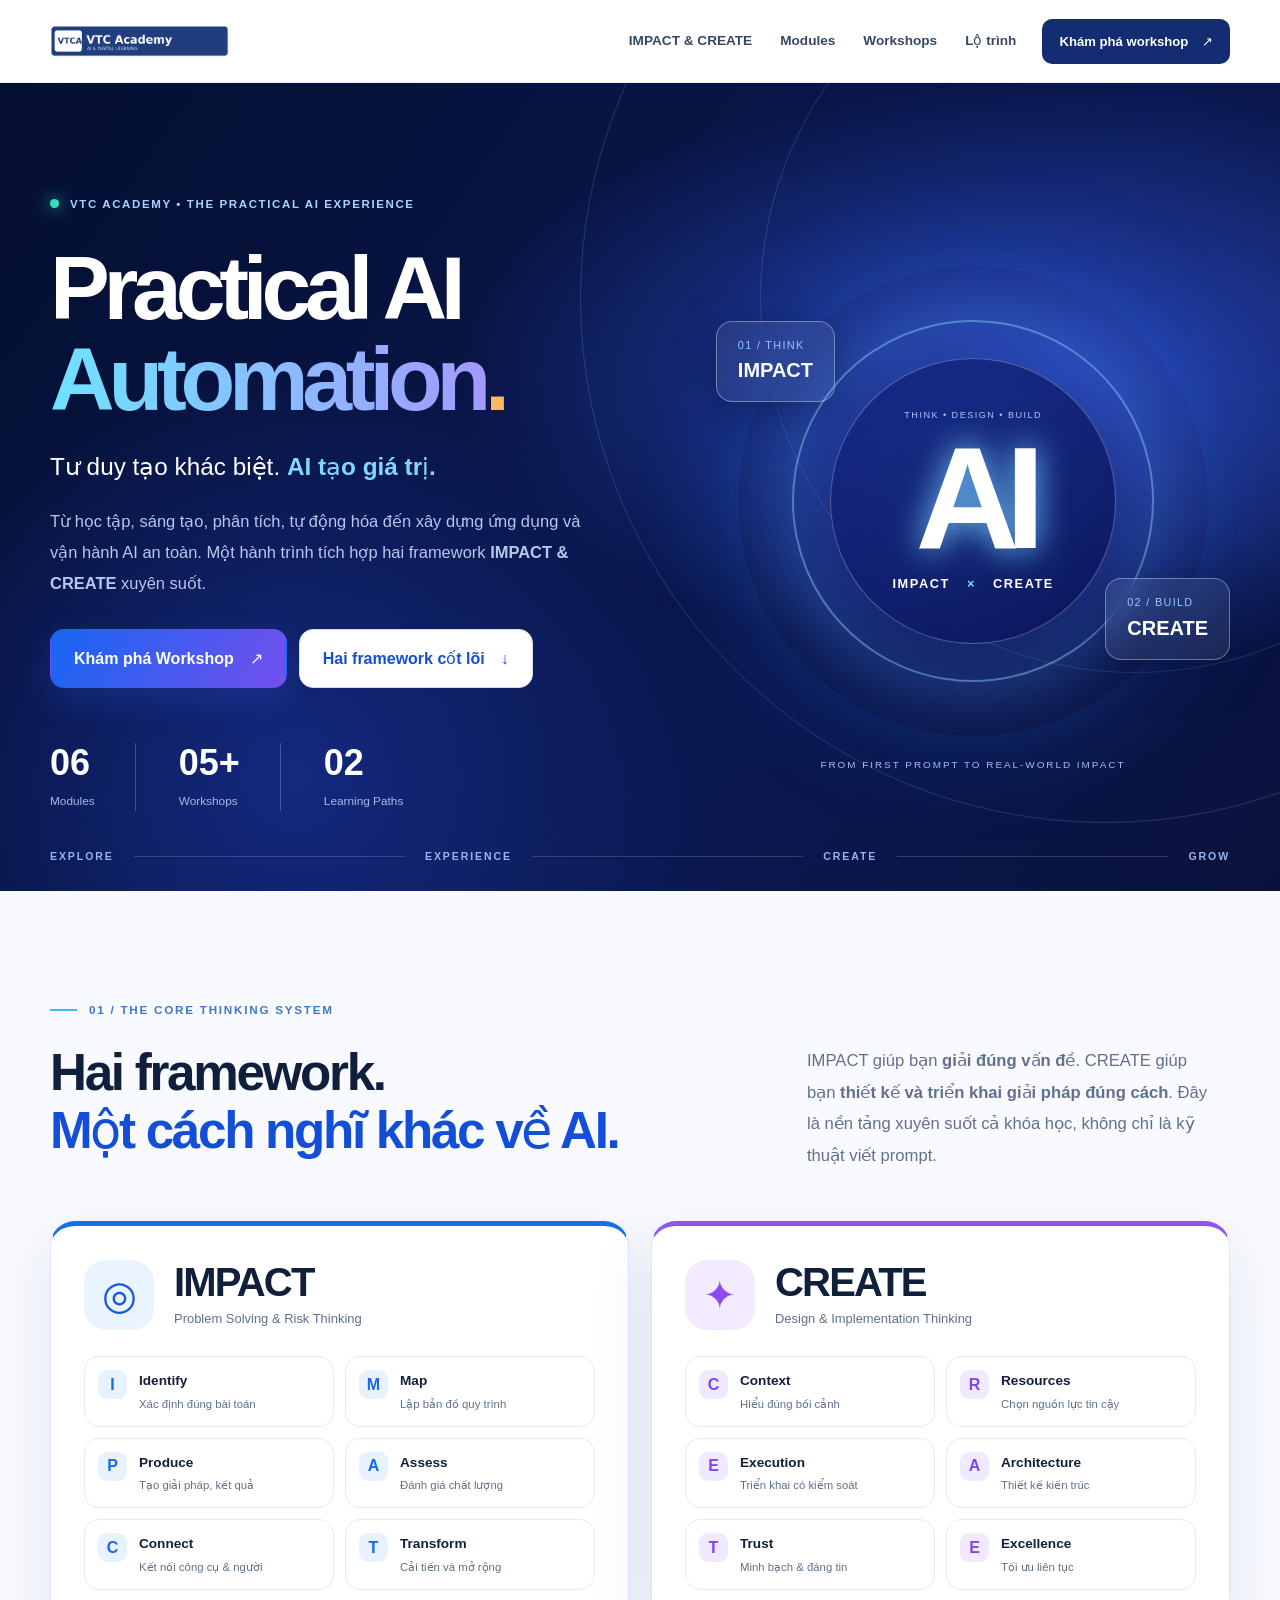
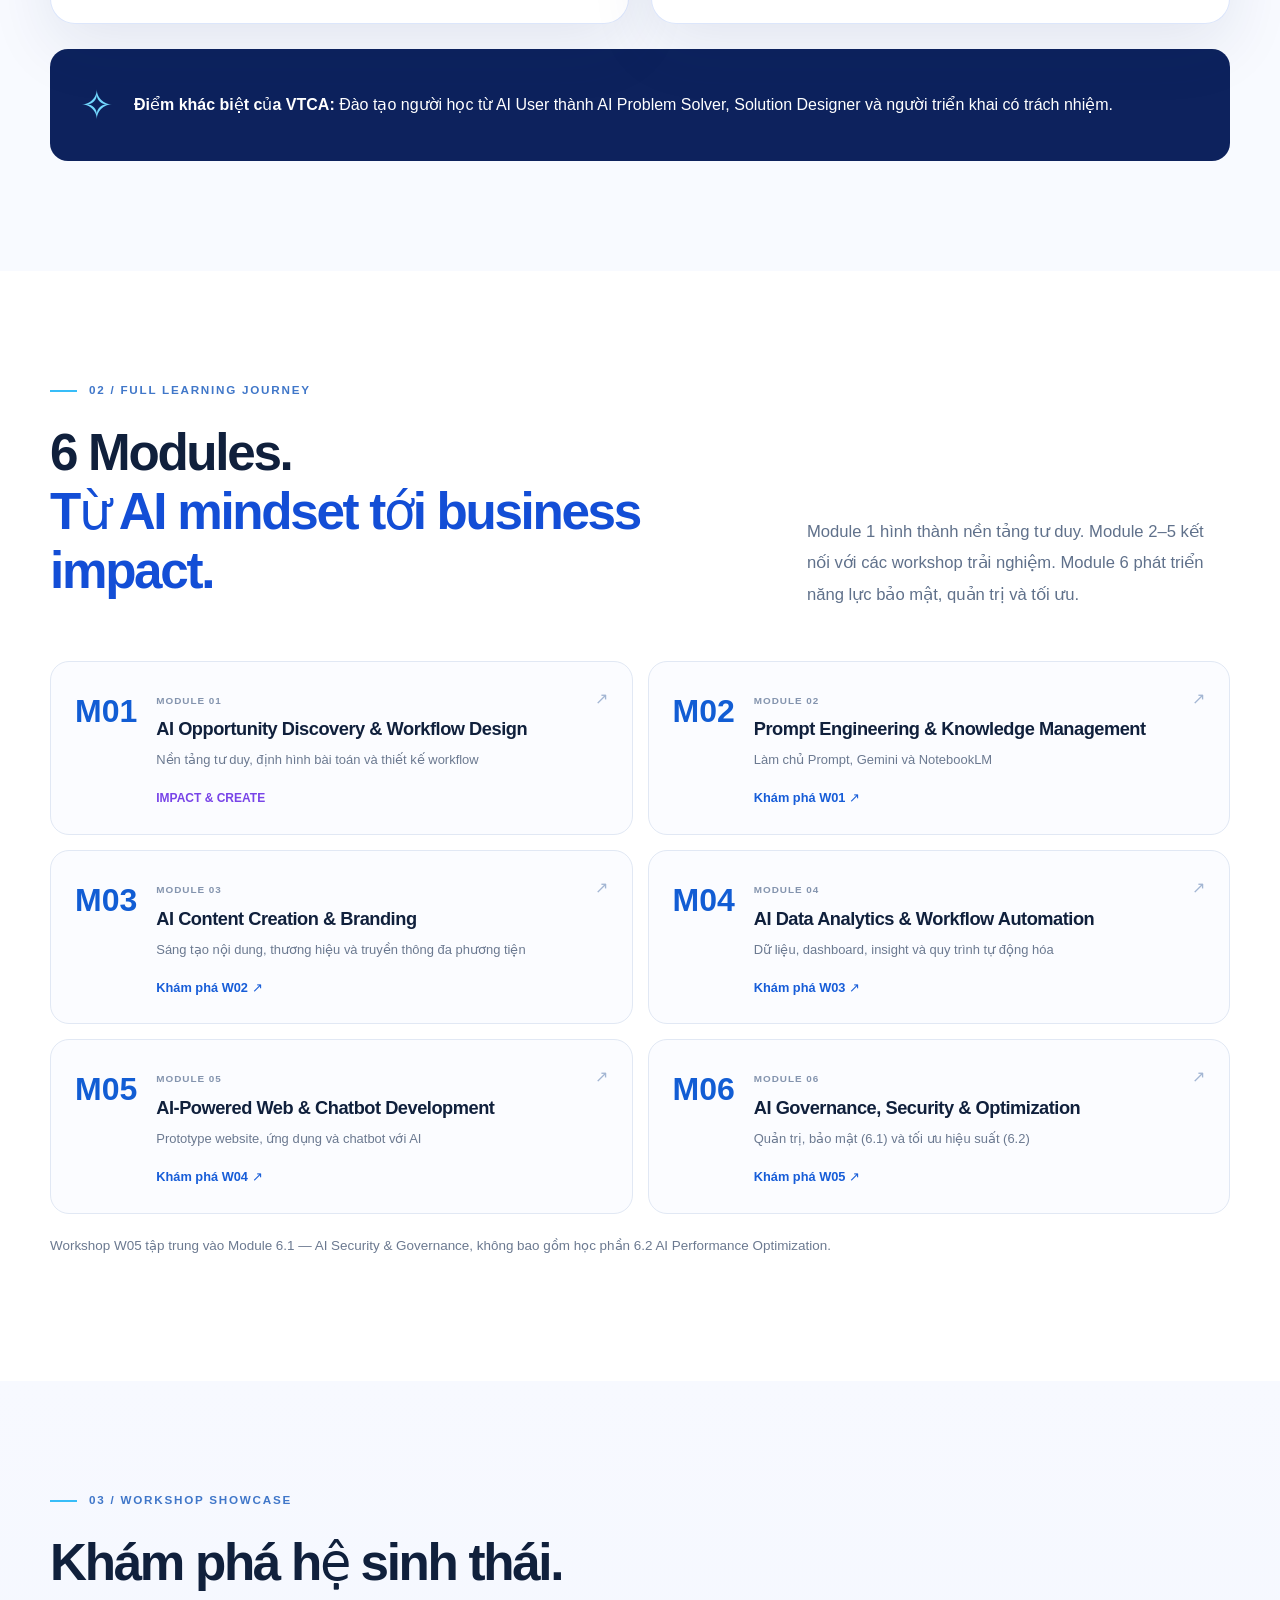
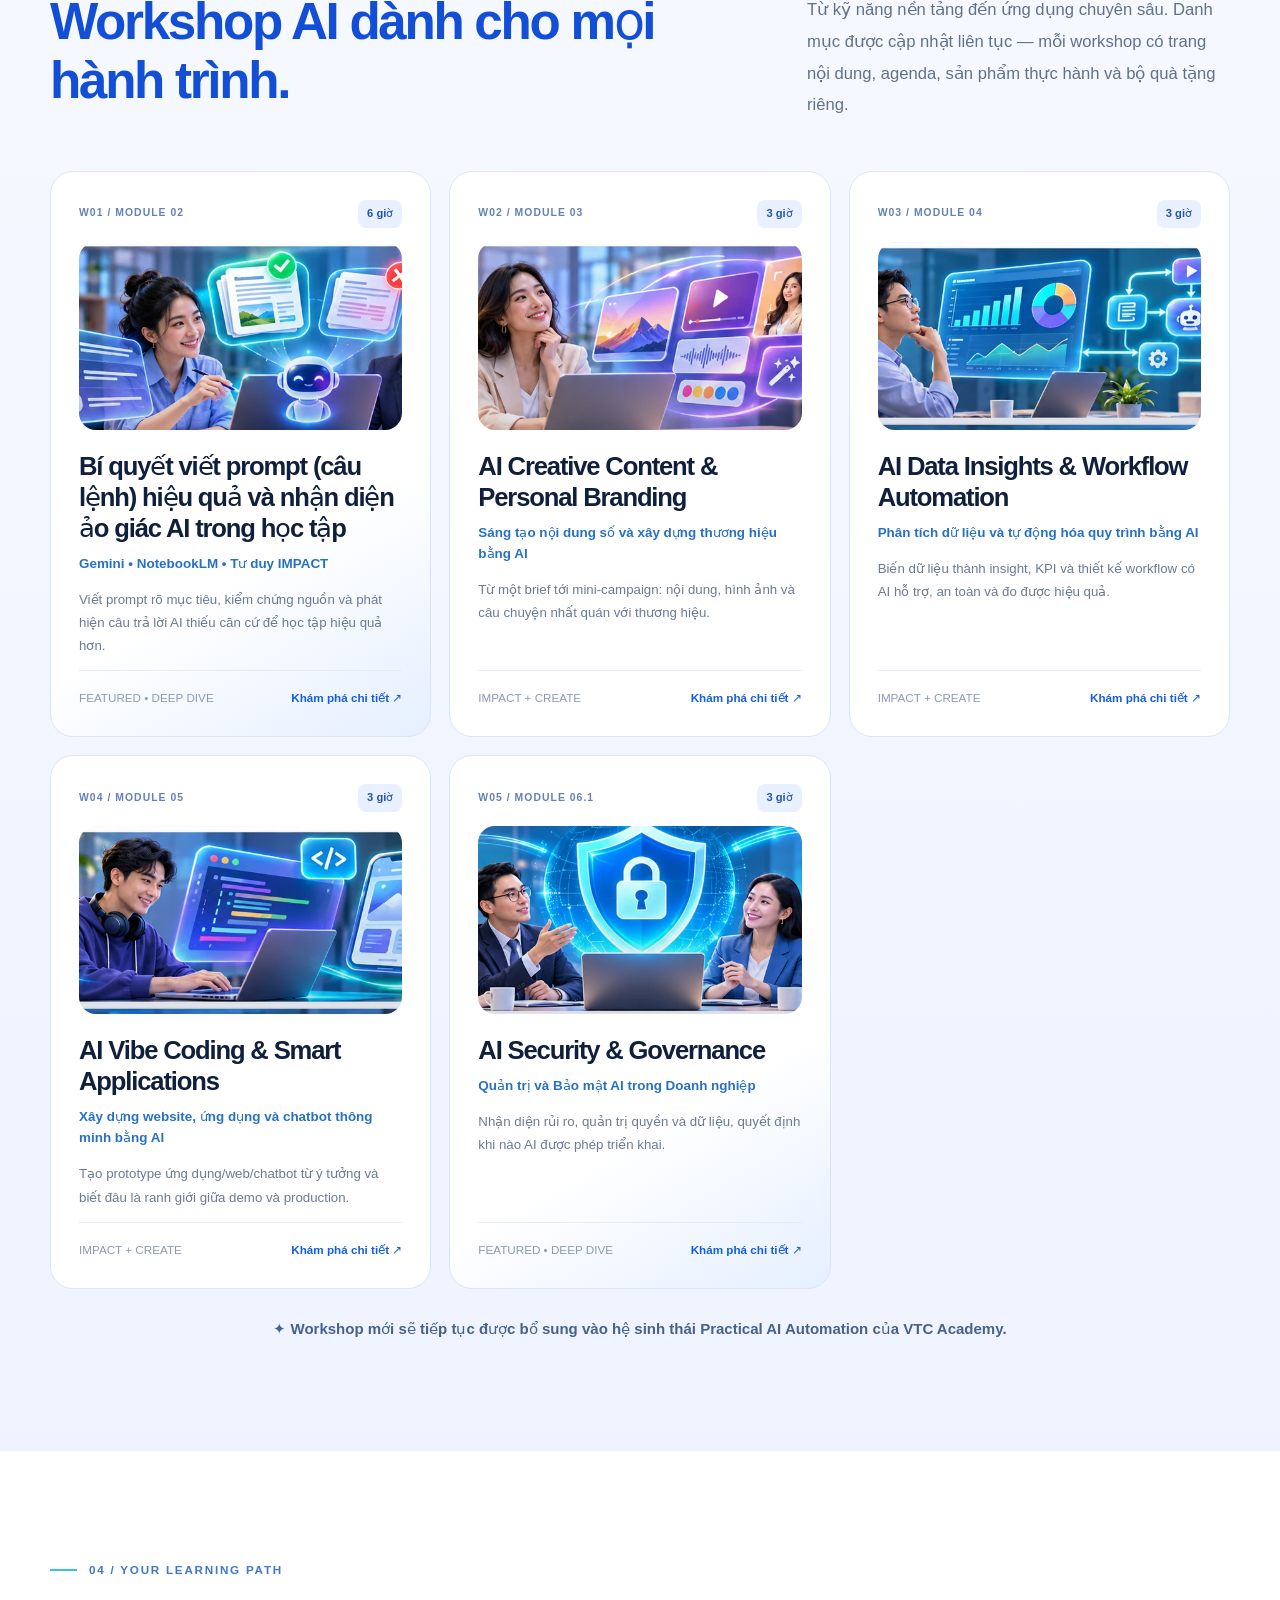
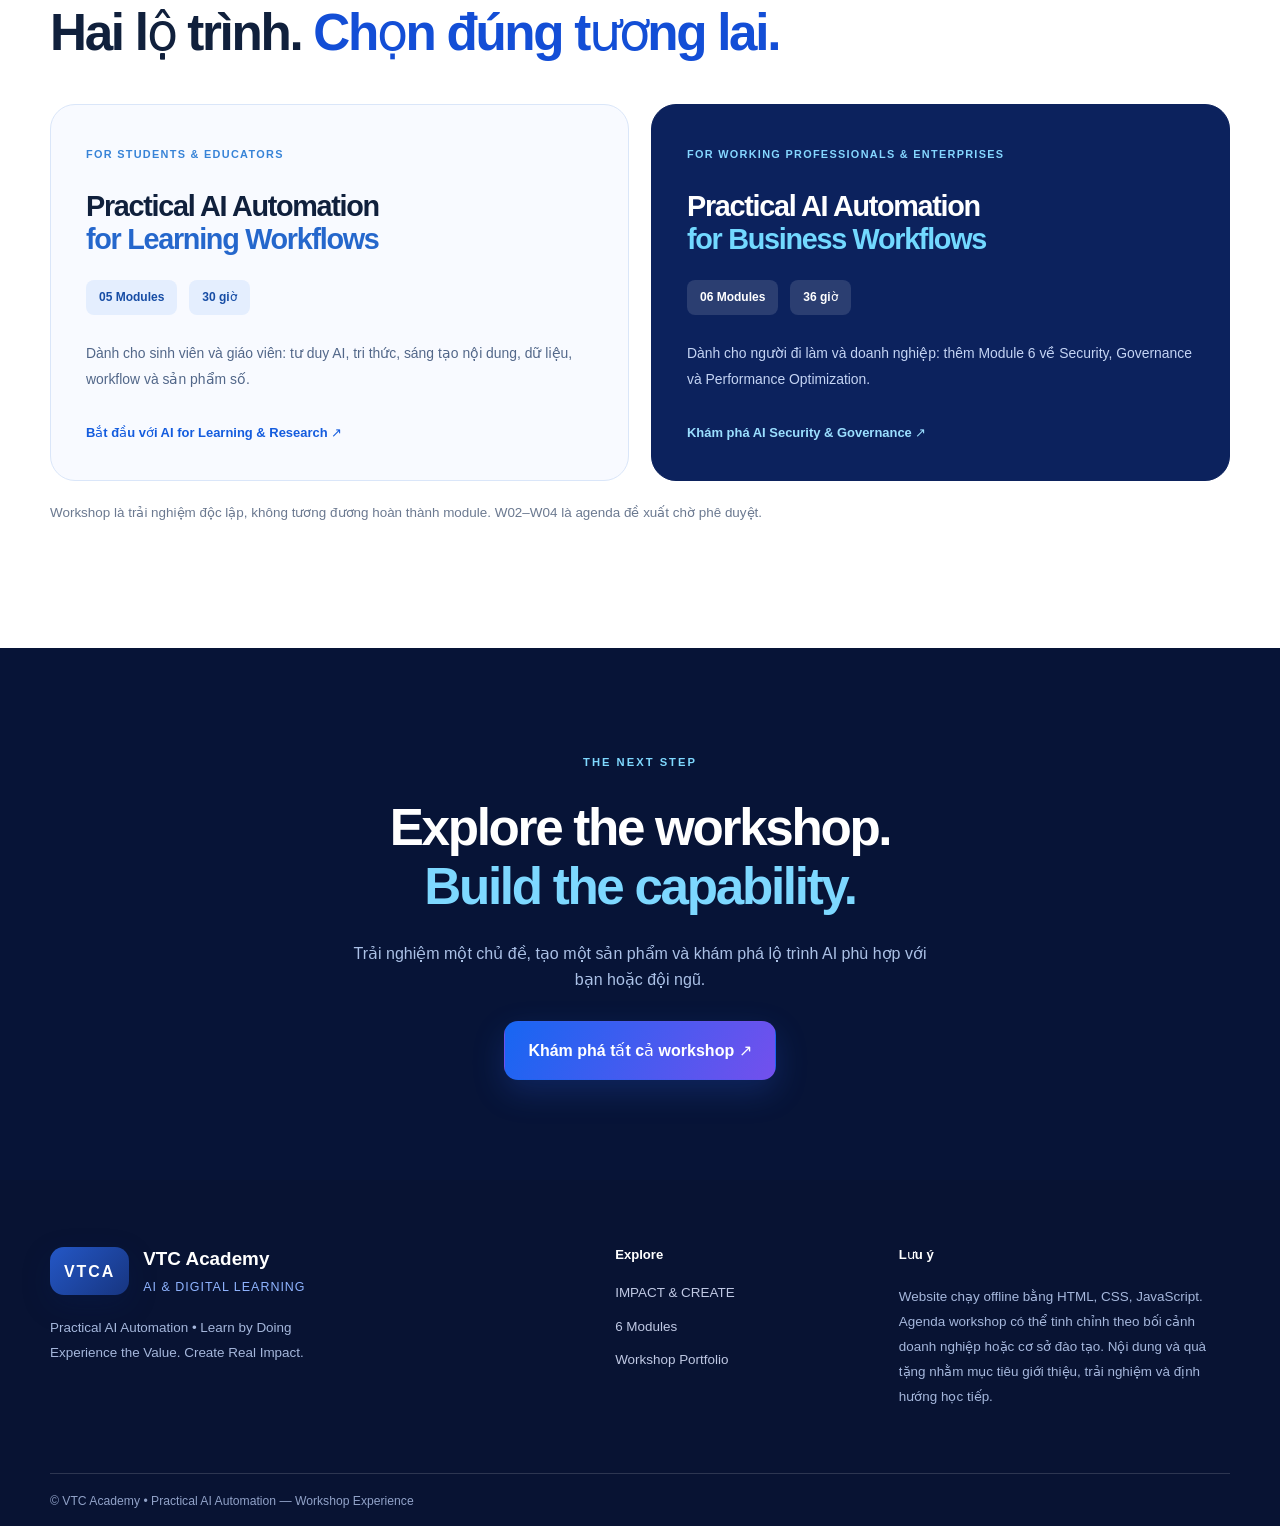
==== commit cbd726b4: "Update VTCA Workshops Website - Latest Version" ====
--- a/index.html
+++ b/index.html
@@ -1 +1,27 @@
-<!doctype html><html lang="vi"><head><meta charset="utf-8"><meta name="viewport" content="width=device-width,initial-scale=1"><meta name="color-scheme" content="light"><meta name="description" content="Website đào tạo Practical AI Automation, IMPACT &amp; CREATE và hệ sinh thái 5 workshop VTCA"><title>Practical AI Automation — WOW Showcase | VTC Academy</title><link rel="stylesheet" href="styles.css"></head><body><header class="site-header"><div class="container header-inner"><a class="logo" href="index.html" aria-label="VTC Academy Home"><img src="assets/vtca-wordmark.png" alt="VTC Academy"></a><nav class="desktop-nav"><a href="index.html#frameworks">IMPACT & CREATE</a><a href="index.html#modules">Modules</a><a href="index.html#workshops">Workshops</a><a href="index.html#pathways">Lộ trình</a></nav><a class="header-cta" href="index.html#workshops">Khám phá workshop <span>↗</span></a><button class="menu-toggle" aria-label="Mở menu" aria-expanded="false">☰</button></div><nav class="mobile-nav"><a href="index.html">Trang chủ</a><a href="index.html#frameworks">IMPACT & CREATE</a><a href="index.html#modules">Modules</a><a href="index.html#workshops">Workshops</a></nav></header><main><section class="home-hero" id="top"><div class="hero-aura aura-one"></div><div class="hero-aura aura-two"></div><div class="container home-hero-grid"><div class="home-hero-copy"><span class="hero-label"><i></i> VTC ACADEMY • THE PRACTICAL AI EXPERIENCE</span><h1>Practical AI<br><em>Automation<span>.</span></em></h1><p class="hero-big">Tư duy tạo khác biệt. <b>AI tạo giá trị.</b></p><p class="hero-summary">Từ học tập, sáng tạo, phân tích, tự động hóa đến xây dựng ứng dụng và vận hành AI an toàn. Một hành trình tích hợp hai framework <b>IMPACT & CREATE</b> xuyên suốt.</p><div class="button-row"><a href="#workshops" class="btn btn-primary">Khám phá 5 Workshops <span>↗</span></a><a href="#frameworks" class="btn btn-outline">Hai framework cốt lõi <span>↓</span></a></div><div class="metric-row"><div><strong>06</strong><span>Modules</span></div><div><strong>05</strong><span>Workshops</span></div><div><strong>02</strong><span>Learning Paths</span></div></div></div><div class="hero-experience"><div class="floating-note note-one">01 / THINK<br><strong>IMPACT</strong></div><div class="hero-orb"><div class="orb-rim"><div class="orb-inner"><small>THINK • DESIGN • BUILD</small><strong>AI</strong><span>IMPACT <i>×</i> CREATE</span></div></div></div><div class="floating-note note-two">02 / BUILD<br><strong>CREATE</strong></div><div class="orb-caption">FROM FIRST PROMPT TO REAL-WORLD IMPACT</div></div></div><div class="container hero-bottom"><span>EXPLORE</span><div></div><span>EXPERIENCE</span><div></div><span>CREATE</span><div></div><span>GROW</span></div></section><section class="section section-framework" id="frameworks"><div class="container"><div class="kicker"><span class="kicker-line"></span> 01 / THE CORE THINKING SYSTEM</div><div class="section-heading split"><div><h2>Hai framework.<br><em>Một cách nghĩ khác về AI.</em></h2></div><p>IMPACT giúp bạn <strong>giải đúng vấn đề</strong>. CREATE giúp bạn <strong>thiết kế và triển khai giải pháp đúng cách</strong>. Đây là nền tảng xuyên suốt cả khóa học, không chỉ là kỹ thuật viết prompt.</p></div><div class="framework-grid"><div class="framework-panel impact"><div class="framework-heading"><span class="framework-glyph">◎</span><div><h3>IMPACT</h3><small>Problem Solving & Risk Thinking</small></div></div><div class="framework-step-list"><div class="framework-step"><b>I</b><div><strong>Identify</strong><span>Xác định đúng bài toán</span></div></div><div class="framework-step"><b>M</b><div><strong>Map</strong><span>Lập bản đồ quy trình</span></div></div><div class="framework-step"><b>P</b><div><strong>Produce</strong><span>Tạo giải pháp, kết quả</span></div></div><div class="framework-step"><b>A</b><div><strong>Assess</strong><span>Đánh giá chất lượng</span></div></div><div class="framework-step"><b>C</b><div><strong>Connect</strong><span>Kết nối công cụ &amp; người</span></div></div><div class="framework-step"><b>T</b><div><strong>Transform</strong><span>Cải tiến và mở rộng</span></div></div></div></div><div class="framework-panel create"><div class="framework-heading"><span class="framework-glyph">✦</span><div><h3>CREATE</h3><small>Design & Implementation Thinking</small></div></div><div class="framework-step-list"><div class="framework-step"><b>C</b><div><strong>Context</strong><span>Hiểu đúng bối cảnh</span></div></div><div class="framework-step"><b>R</b><div><strong>Resources</strong><span>Chọn nguồn lực tin cậy</span></div></div><div class="framework-step"><b>E</b><div><strong>Execution</strong><span>Triển khai có kiểm soát</span></div></div><div class="framework-step"><b>A</b><div><strong>Architecture</strong><span>Thiết kế kiến trúc</span></div></div><div class="framework-step"><b>T</b><div><strong>Trust</strong><span>Minh bạch &amp; đáng tin</span></div></div><div class="framework-step"><b>E</b><div><strong>Excellence</strong><span>Tối ưu liên tục</span></div></div></div></div></div><div class="insight-ribbon"><span>✧</span><p><strong>Điểm khác biệt của VTCA:</strong> Đào tạo người học từ AI User thành AI Problem Solver, Solution Designer và người triển khai có trách nhiệm.</p></div></div></section><section class="section module-section" id="modules"><div class="container"><div class="kicker"><span class="kicker-line"></span> 02 / FULL LEARNING JOURNEY</div><div class="section-heading split"><h2>6 Modules.<br><em>Từ AI mindset tới business impact.</em></h2><p>Module 1 hình thành nền tảng tư duy. Module 2–5 kết nối với các workshop trải nghiệm. Module 6 phát triển năng lực bảo mật, quản trị và tối ưu.</p></div><div class="module-list"><article class="module-card"><div class="module-no">M01</div><div class="module-body"><span class="module-index">MODULE 01</span><h3>AI Opportunity Discovery &amp; Workflow Design</h3><p>Nền tảng tư duy, định hình bài toán và thiết kế workflow</p><span class="module-foundation">IMPACT & CREATE</span></div><span class="module-right">↗</span></article><article class="module-card"><div class="module-no">M02</div><div class="module-body"><span class="module-index">MODULE 02</span><h3>Prompt Engineering &amp; Knowledge Management</h3><p>Làm chủ Prompt, Gemini và NotebookLM</p><a class="inline-link" href="workshop-learning.html">Khám phá W01 ↗</a></div><span class="module-right">↗</span></article><article class="module-card"><div class="module-no">M03</div><div class="module-body"><span class="module-index">MODULE 03</span><h3>AI Content Creation &amp; Branding</h3><p>Sáng tạo nội dung, thương hiệu và truyền thông đa phương tiện</p><a class="inline-link" href="workshop-creative.html">Khám phá W02 ↗</a></div><span class="module-right">↗</span></article><article class="module-card"><div class="module-no">M04</div><div class="module-body"><span class="module-index">MODULE 04</span><h3>AI Data Analytics &amp; Workflow Automation</h3><p>Dữ liệu, dashboard, insight và quy trình tự động hóa</p><a class="inline-link" href="workshop-data.html">Khám phá W03 ↗</a></div><span class="module-right">↗</span></article><article class="module-card"><div class="module-no">M05</div><div class="module-body"><span class="module-index">MODULE 05</span><h3>AI-Powered Web &amp; Chatbot Development</h3><p>Prototype website, ứng dụng và chatbot với AI</p><a class="inline-link" href="workshop-vibe.html">Khám phá W04 ↗</a></div><span class="module-right">↗</span></article><article class="module-card"><div class="module-no">M06</div><div class="module-body"><span class="module-index">MODULE 06</span><h3>AI Governance, Security &amp; Optimization</h3><p>Quản trị, bảo mật (6.1) và tối ưu hiệu suất (6.2)</p><a class="inline-link" href="workshop-security.html">Khám phá W05 ↗</a></div><span class="module-right">↗</span></article></div><p class="section-note">Workshop W05 tập trung vào Module 6.1 — AI Security & Governance, không bao gồm học phần 6.2 AI Performance Optimization.</p></div></section><section class="section workshop-section" id="workshops"><div class="container"><div class="kicker"><span class="kicker-line"></span> 03 / WORKSHOP SHOWCASE</div><div class="section-heading split"><div><h2>5 workshop.<br><em>5 cửa ngõ trải nghiệm AI.</em></h2></div><p>Mỗi workshop có một trang riêng: nội dung, agenda, sản phẩm thực hành, quà tặng và định hướng học tiếp. Hai workshop nổi bật được thiết kế thành trải nghiệm chuyên sâu.</p></div><div class="workshop-grid"><a class="workshop-card feature-card" href="workshop-learning.html"><div class="workshop-card-head"><span class="workshop-index">W01 / MODULE 02</span><span class="workshop-length">6 giờ</span></div><div class="workshop-symbol">✳</div><h3>AI for Learning &amp; Research</h3><p class="workshop-sub">Tư duy số, sáng tạo &amp; ứng dụng AI trong học tập và nghiên cứu</p><p class="workshop-card-desc">Biến AI thành trợ lý tư duy và nghiên cứu: lên ý tưởng, đọc nguồn, kiểm chứng và xây dựng đề cương.</p><div class="card-foot"><span>FEATURED • DEEP DIVE</span><b>Khám phá chi tiết ↗</b></div></a><a class="workshop-card " href="workshop-creative.html"><div class="workshop-card-head"><span class="workshop-index">W02 / MODULE 03</span><span class="workshop-length">3 giờ</span></div><div class="workshop-symbol">◈</div><h3>AI Creative Content &amp; Personal Branding</h3><p class="workshop-sub">Sáng tạo nội dung số và xây dựng thương hiệu bằng AI</p><p class="workshop-card-desc">Từ một brief tới mini-campaign: nội dung, hình ảnh và câu chuyện nhất quán với thương hiệu.</p><div class="card-foot"><span>IMPACT + CREATE</span><b>Khám phá chi tiết ↗</b></div></a><a class="workshop-card " href="workshop-data.html"><div class="workshop-card-head"><span class="workshop-index">W03 / MODULE 04</span><span class="workshop-length">3 giờ</span></div><div class="workshop-symbol">▦</div><h3>AI Data Insights &amp; Workflow Automation</h3><p class="workshop-sub">Phân tích dữ liệu và tự động hóa quy trình bằng AI</p><p class="workshop-card-desc">Biến dữ liệu thành insight, KPI và thiết kế workflow có AI hỗ trợ, an toàn và đo được hiệu quả.</p><div class="card-foot"><span>IMPACT + CREATE</span><b>Khám phá chi tiết ↗</b></div></a><a class="workshop-card " href="workshop-vibe.html"><div class="workshop-card-head"><span class="workshop-index">W04 / MODULE 05</span><span class="workshop-length">3 giờ</span></div><div class="workshop-symbol">⌘</div><h3>AI Vibe Coding &amp; Smart Applications</h3><p class="workshop-sub">Xây dựng website, ứng dụng và chatbot thông minh bằng AI</p><p class="workshop-card-desc">Tạo prototype ứng dụng/web/chatbot từ ý tưởng và biết đâu là ranh giới giữa demo và production.</p><div class="card-foot"><span>IMPACT + CREATE</span><b>Khám phá chi tiết ↗</b></div></a><a class="workshop-card feature-card" href="workshop-security.html"><div class="workshop-card-head"><span class="workshop-index">W05 / MODULE 06.1</span><span class="workshop-length">3 giờ</span></div><div class="workshop-symbol">⬡</div><h3>AI Security &amp; Governance</h3><p class="workshop-sub">Quản trị và Bảo mật AI trong Doanh nghiệp</p><p class="workshop-card-desc">Nhận diện rủi ro, quản trị quyền và dữ liệu, quyết định khi nào AI được phép triển khai.</p><div class="card-foot"><span>FEATURED • DEEP DIVE</span><b>Khám phá chi tiết ↗</b></div></a></div></div></section><section class="section pathways" id="pathways"><div class="container"><div class="kicker"><span class="kicker-line"></span> 04 / YOUR LEARNING PATH</div><div class="section-heading"><h2>Hai lộ trình. <em>Chọn đúng tương lai.</em></h2></div><div class="path-grid"><div class="path-card"><span class="path-mini">FOR STUDENTS & EDUCATORS</span><h3>Practical AI Automation<br><em>for Learning Workflows</em></h3><div class="path-numbers"><b>05 Modules</b><b>30 giờ</b></div><p>Dành cho sinh viên và giáo viên: tư duy AI, tri thức, sáng tạo nội dung, dữ liệu, workflow và sản phẩm số.</p><a href="workshop-learning.html">Bắt đầu với AI for Learning & Research ↗</a></div><div class="path-card business-path"><span class="path-mini">FOR WORKING PROFESSIONALS & ENTERPRISES</span><h3>Practical AI Automation<br><em>for Business Workflows</em></h3><div class="path-numbers"><b>06 Modules</b><b>36 giờ</b></div><p>Dành cho người đi làm và doanh nghiệp: thêm Module 6 về Security, Governance và Performance Optimization.</p><a href="workshop-security.html">Khám phá AI Security & Governance ↗</a></div></div><p class="section-note">Workshop là trải nghiệm độc lập, không tương đương hoàn thành module. W02–W04 là agenda đề xuất chờ phê duyệt.</p></div></section><section class="bottom-cta"><div class="container"><span>THE NEXT STEP</span><h2>Explore the workshop.<br><em>Build the capability.</em></h2><p>Trải nghiệm một chủ đề, tạo một sản phẩm và khám phá lộ trình AI phù hợp với bạn hoặc đội ngũ.</p><a class="btn btn-primary" href="#workshops">Khám phá tất cả workshop ↗</a></div></section></main><footer class="site-footer"><div class="container footer-main"><div><a class="logo" href="index.html"><img src="assets/vtca-wordmark.png" alt="VTC Academy"></a><p>Practical AI Automation • Learn by Doing<br>Experience the Value. Create Real Impact.</p></div><div><strong>Explore</strong><a href="index.html#frameworks">IMPACT & CREATE</a><a href="index.html#modules">6 Modules</a><a href="index.html#workshops">Workshop Portfolio</a></div><div><strong>Lưu ý</strong><p>Website chạy offline bằng HTML, CSS, JavaScript. W02–W04 là agenda đề xuất. Nội dung học, quà tặng và hình minh họa là tài liệu giới thiệu, không phải cam kết kết quả định lượng.</p></div></div><div class="container footer-bottom">© VTC Academy • Practical AI Automation — Workshop Experience</div></footer><div class="lightbox" id="lightbox" aria-hidden="true" role="dialog" aria-label="Xem ảnh lớn"><button class="lb-close" aria-label="Đóng ảnh">✕</button><button class="lb-prev" aria-label="Ảnh trước">‹</button><figure><img id="lightboxImage" alt="Ảnh minh họa phóng to"><figcaption id="lightboxCaption"></figcaption></figure><button class="lb-next" aria-label="Ảnh tiếp">›</button></div><script src="script.js"></script></body></html>+<!DOCTYPE html>
+
+<html lang="vi"><head><meta charset="utf-8"/><meta content="width=device-width,initial-scale=1" name="viewport"/><meta content="light" name="color-scheme"/><meta content="Website đào tạo Practical AI Automation, IMPACT &amp; CREATE và hệ sinh thái 5 workshop VTCA" name="description"/><title>Practical AI Automation — WOW Showcase | VTC Academy</title><link href="styles.css" rel="stylesheet"/></head><body><header class="site-header"><div class="container header-inner"><a aria-label="VTC Academy Home" class="logo" href="index.html"><img alt="VTC Academy" src="assets/vtca-wordmark.png"/></a><nav class="desktop-nav"><a href="index.html#frameworks">IMPACT &amp; CREATE</a><a href="index.html#modules">Modules</a><a href="index.html#workshops">Workshops</a><a href="index.html#pathways">Lộ trình</a></nav><a class="header-cta" href="index.html#workshops">Khám phá workshop <span>↗</span></a><button aria-expanded="false" aria-label="Mở menu" class="menu-toggle">☰</button></div><nav class="mobile-nav"><a href="index.html">Trang chủ</a><a href="index.html#frameworks">IMPACT &amp; CREATE</a><a href="index.html#modules">Modules</a><a href="index.html#workshops">Workshops</a></nav></header><main><section class="home-hero" id="top"><div class="hero-aura aura-one"></div><div class="hero-aura aura-two"></div><div class="container home-hero-grid"><div class="home-hero-copy"><span class="hero-label"><i></i> VTC ACADEMY • THE PRACTICAL AI EXPERIENCE</span><h1>Practical AI<br/><em>Automation<span>.</span></em></h1><p class="hero-big">Tư duy tạo khác biệt. <b>AI tạo giá trị.</b></p><p class="hero-summary">Từ học tập, sáng tạo, phân tích, tự động hóa đến xây dựng ứng dụng và vận hành AI an toàn. Một hành trình tích hợp hai framework <b>IMPACT &amp; CREATE</b> xuyên suốt.</p><div class="button-row"><a class="btn btn-primary" href="#workshops">Khám phá Workshop<span>↗</span></a><a class="btn btn-outline" href="#frameworks">Hai framework cốt lõi <span>↓</span></a></div><div class="metric-row"><div><strong>06</strong><span>Modules</span></div><div><strong>05+</strong><span>Workshops</span></div><div><strong>02</strong><span>Learning Paths</span></div></div></div><div class="hero-experience"><div class="floating-note note-one">01 / THINK<br/><strong>IMPACT</strong></div><div class="hero-orb"><div class="orb-rim"><div class="orb-inner"><small>THINK • DESIGN • BUILD</small><strong>AI</strong><span>IMPACT <i>×</i> CREATE</span></div></div></div><div class="floating-note note-two">02 / BUILD<br/><strong>CREATE</strong></div><div class="orb-caption">FROM FIRST PROMPT TO REAL-WORLD IMPACT</div></div></div><div class="container hero-bottom"><span>EXPLORE</span><div></div><span>EXPERIENCE</span><div></div><span>CREATE</span><div></div><span>GROW</span></div></section><section class="section section-framework" id="frameworks"><div class="container"><div class="kicker"><span class="kicker-line"></span> 01 / THE CORE THINKING SYSTEM</div><div class="section-heading split"><div><h2>Hai framework.<br/><em>Một cách nghĩ khác về AI.</em></h2></div><p>IMPACT giúp bạn <strong>giải đúng vấn đề</strong>. CREATE giúp bạn <strong>thiết kế và triển khai giải pháp đúng cách</strong>. Đây là nền tảng xuyên suốt cả khóa học, không chỉ là kỹ thuật viết prompt.</p></div><div class="framework-grid"><div class="framework-panel impact"><div class="framework-heading"><span class="framework-glyph">◎</span><div><h3>IMPACT</h3><small>Problem Solving &amp; Risk Thinking</small></div></div><div class="framework-step-list"><div class="framework-step"><b>I</b><div><strong>Identify</strong><span>Xác định đúng bài toán</span></div></div><div class="framework-step"><b>M</b><div><strong>Map</strong><span>Lập bản đồ quy trình</span></div></div><div class="framework-step"><b>P</b><div><strong>Produce</strong><span>Tạo giải pháp, kết quả</span></div></div><div class="framework-step"><b>A</b><div><strong>Assess</strong><span>Đánh giá chất lượng</span></div></div><div class="framework-step"><b>C</b><div><strong>Connect</strong><span>Kết nối công cụ &amp; người</span></div></div><div class="framework-step"><b>T</b><div><strong>Transform</strong><span>Cải tiến và mở rộng</span></div></div></div></div><div class="framework-panel create"><div class="framework-heading"><span class="framework-glyph">✦</span><div><h3>CREATE</h3><small>Design &amp; Implementation Thinking</small></div></div><div class="framework-step-list"><div class="framework-step"><b>C</b><div><strong>Context</strong><span>Hiểu đúng bối cảnh</span></div></div><div class="framework-step"><b>R</b><div><strong>Resources</strong><span>Chọn nguồn lực tin cậy</span></div></div><div class="framework-step"><b>E</b><div><strong>Execution</strong><span>Triển khai có kiểm soát</span></div></div><div class="framework-step"><b>A</b><div><strong>Architecture</strong><span>Thiết kế kiến trúc</span></div></div><div class="framework-step"><b>T</b><div><strong>Trust</strong><span>Minh bạch &amp; đáng tin</span></div></div><div class="framework-step"><b>E</b><div><strong>Excellence</strong><span>Tối ưu liên tục</span></div></div></div></div></div><div class="insight-ribbon"><span>✧</span><p><strong>Điểm khác biệt của VTCA:</strong> Đào tạo người học từ AI User thành AI Problem Solver, Solution Designer và người triển khai có trách nhiệm.</p></div></div></section><section class="section module-section" id="modules"><div class="container"><div class="kicker"><span class="kicker-line"></span> 02 / FULL LEARNING JOURNEY</div><div class="section-heading split"><h2>6 Modules.<br/><em>Từ AI mindset tới business impact.</em></h2><p>Module 1 hình thành nền tảng tư duy. Module 2–5 kết nối với các workshop trải nghiệm. Module 6 phát triển năng lực bảo mật, quản trị và tối ưu.</p></div><div class="module-list"><article class="module-card"><div class="module-no">M01</div><div class="module-body"><span class="module-index">MODULE 01</span><h3>AI Opportunity Discovery &amp; Workflow Design</h3><p>Nền tảng tư duy, định hình bài toán và thiết kế workflow</p><span class="module-foundation">IMPACT &amp; CREATE</span></div><span class="module-right">↗</span></article><article class="module-card"><div class="module-no">M02</div><div class="module-body"><span class="module-index">MODULE 02</span><h3>Prompt Engineering &amp; Knowledge Management</h3><p>Làm chủ Prompt, Gemini và NotebookLM</p><a class="inline-link" href="workshop-learning.html">Khám phá W01 ↗</a></div><span class="module-right">↗</span></article><article class="module-card"><div class="module-no">M03</div><div class="module-body"><span class="module-index">MODULE 03</span><h3>AI Content Creation &amp; Branding</h3><p>Sáng tạo nội dung, thương hiệu và truyền thông đa phương tiện</p><a class="inline-link" href="workshop-creative.html">Khám phá W02 ↗</a></div><span class="module-right">↗</span></article><article class="module-card"><div class="module-no">M04</div><div class="module-body"><span class="module-index">MODULE 04</span><h3>AI Data Analytics &amp; Workflow Automation</h3><p>Dữ liệu, dashboard, insight và quy trình tự động hóa</p><a class="inline-link" href="workshop-data.html">Khám phá W03 ↗</a></div><span class="module-right">↗</span></article><article class="module-card"><div class="module-no">M05</div><div class="module-body"><span class="module-index">MODULE 05</span><h3>AI-Powered Web &amp; Chatbot Development</h3><p>Prototype website, ứng dụng và chatbot với AI</p><a class="inline-link" href="workshop-vibe.html">Khám phá W04 ↗</a></div><span class="module-right">↗</span></article><article class="module-card"><div class="module-no">M06</div><div class="module-body"><span class="module-index">MODULE 06</span><h3>AI Governance, Security &amp; Optimization</h3><p>Quản trị, bảo mật (6.1) và tối ưu hiệu suất (6.2)</p><a class="inline-link" href="workshop-security.html">Khám phá W05 ↗</a></div><span class="module-right">↗</span></article></div><p class="section-note">Workshop W05 tập trung vào Module 6.1 — AI Security &amp; Governance, không bao gồm học phần 6.2 AI Performance Optimization.</p></div></section><section class="section workshop-section" id="workshops"><div class="container"><div class="kicker"><span class="kicker-line"></span> 03 / WORKSHOP SHOWCASE</div><div class="section-heading split"><div><h2>Khám phá hệ sinh thái.<br/><em>Workshop AI dành cho mọi hành trình.</em></h2></div><p>Từ kỹ năng nền tảng đến ứng dụng chuyên sâu. Danh mục được cập nhật liên tục — mỗi workshop có trang nội dung, agenda, sản phẩm thực hành và bộ quà tặng riêng.</p></div><div class="workshop-grid"><a class="workshop-card feature-card" href="workshop-learning.html"><div class="workshop-card-head"><span class="workshop-index">W01 / MODULE 02</span><span class="workshop-length">6 giờ</span></div><div class="workshop-card-visual"><img alt="Hình minh họa workshop learning" loading="lazy" src="assets/workshop-learning-illustration.webp"/></div><h3>Bí quyết viết prompt (câu lệnh) hiệu quả và nhận diện ảo giác AI trong học tập</h3><p class="workshop-sub">Gemini • NotebookLM • Tư duy IMPACT</p><p class="workshop-card-desc">Viết prompt rõ mục tiêu, kiểm chứng nguồn và phát hiện câu trả lời AI thiếu căn cứ để học tập hiệu quả hơn.</p><div class="card-foot"><span>FEATURED • DEEP DIVE</span><b>Khám phá chi tiết ↗</b></div></a><a class="workshop-card" href="workshop-creative.html"><div class="workshop-card-head"><span class="workshop-index">W02 / MODULE 03</span><span class="workshop-length">3 giờ</span></div><div class="workshop-card-visual"><img alt="Hình minh họa workshop creative" loading="lazy" src="assets/workshop-creative-illustration.webp"/></div><h3>AI Creative Content &amp; Personal Branding</h3><p class="workshop-sub">Sáng tạo nội dung số và xây dựng thương hiệu bằng AI</p><p class="workshop-card-desc">Từ một brief tới mini-campaign: nội dung, hình ảnh và câu chuyện nhất quán với thương hiệu.</p><div class="card-foot"><span>IMPACT + CREATE</span><b>Khám phá chi tiết ↗</b></div></a><a class="workshop-card" href="workshop-data.html"><div class="workshop-card-head"><span class="workshop-index">W03 / MODULE 04</span><span class="workshop-length">3 giờ</span></div><div class="workshop-card-visual"><img alt="Hình minh họa workshop data" loading="lazy" src="assets/workshop-data-illustration.webp"/></div><h3>AI Data Insights &amp; Workflow Automation</h3><p class="workshop-sub">Phân tích dữ liệu và tự động hóa quy trình bằng AI</p><p class="workshop-card-desc">Biến dữ liệu thành insight, KPI và thiết kế workflow có AI hỗ trợ, an toàn và đo được hiệu quả.</p><div class="card-foot"><span>IMPACT + CREATE</span><b>Khám phá chi tiết ↗</b></div></a><a class="workshop-card" href="workshop-vibe.html"><div class="workshop-card-head"><span class="workshop-index">W04 / MODULE 05</span><span class="workshop-length">3 giờ</span></div><div class="workshop-card-visual"><img alt="Hình minh họa workshop vibe" loading="lazy" src="assets/workshop-vibe-illustration.webp"/></div><h3>AI Vibe Coding &amp; Smart Applications</h3><p class="workshop-sub">Xây dựng website, ứng dụng và chatbot thông minh bằng AI</p><p class="workshop-card-desc">Tạo prototype ứng dụng/web/chatbot từ ý tưởng và biết đâu là ranh giới giữa demo và production.</p><div class="card-foot"><span>IMPACT + CREATE</span><b>Khám phá chi tiết ↗</b></div></a><a class="workshop-card feature-card" href="workshop-security.html"><div class="workshop-card-head"><span class="workshop-index">W05 / MODULE 06.1</span><span class="workshop-length">3 giờ</span></div><div class="workshop-card-visual"><img alt="Hình minh họa workshop security" loading="lazy" src="assets/workshop-security-illustration.webp"/></div><h3>AI Security &amp; Governance</h3><p class="workshop-sub">Quản trị và Bảo mật AI trong Doanh nghiệp</p><p class="workshop-card-desc">Nhận diện rủi ro, quản trị quyền và dữ liệu, quyết định khi nào AI được phép triển khai.</p><div class="card-foot"><span>FEATURED • DEEP DIVE</span><b>Khám phá chi tiết ↗</b></div></a></div><p class="workshop-growth-note">✦ Workshop mới sẽ tiếp tục được bổ sung vào hệ sinh thái Practical AI Automation của VTC Academy.</p></div></section><section class="section pathways" id="pathways"><div class="container"><div class="kicker"><span class="kicker-line"></span> 04 / YOUR LEARNING PATH</div><div class="section-heading"><h2>Hai lộ trình. <em>Chọn đúng tương lai.</em></h2></div><div class="path-grid"><div class="path-card"><span class="path-mini">FOR STUDENTS &amp; EDUCATORS</span><h3>Practical AI Automation<br/><em>for Learning Workflows</em></h3><div class="path-numbers"><b>05 Modules</b><b>30 giờ</b></div><p>Dành cho sinh viên và giáo viên: tư duy AI, tri thức, sáng tạo nội dung, dữ liệu, workflow và sản phẩm số.</p><a href="workshop-learning.html">Bắt đầu với AI for Learning &amp; Research ↗</a></div><div class="path-card business-path"><span class="path-mini">FOR WORKING PROFESSIONALS &amp; ENTERPRISES</span><h3>Practical AI Automation<br/><em>for Business Workflows</em></h3><div class="path-numbers"><b>06 Modules</b><b>36 giờ</b></div><p>Dành cho người đi làm và doanh nghiệp: thêm Module 6 về Security, Governance và Performance Optimization.</p><a href="workshop-security.html">Khám phá AI Security &amp; Governance ↗</a></div></div><p class="section-note">Workshop là trải nghiệm độc lập, không tương đương hoàn thành module. W02–W04 là agenda đề xuất chờ phê duyệt.</p></div></section><section class="bottom-cta"><div class="container"><span>THE NEXT STEP</span><h2>Explore the workshop.<br/><em>Build the capability.</em></h2><p>Trải nghiệm một chủ đề, tạo một sản phẩm và khám phá lộ trình AI phù hợp với bạn hoặc đội ngũ.</p><a class="btn btn-primary" href="#workshops">Khám phá tất cả workshop ↗</a></div></section></main><footer class="site-footer">
+<div class="container footer-main">
+<div>
+<div class="footer-brand">
+<span class="footer-brand-chip">VTCA</span>
+<div class="footer-brand-meta">
+<strong>VTC Academy</strong>
+<small>AI &amp; Digital Learning</small>
+</div>
+</div>
+<p>Practical AI Automation • Learn by Doing<br/>Experience the Value. Create Real Impact.</p>
+</div>
+<div>
+<strong>Explore</strong>
+<a href="index.html#frameworks">IMPACT &amp; CREATE</a>
+<a href="index.html#modules">6 Modules</a>
+<a href="index.html#workshops">Workshop Portfolio</a>
+</div>
+<div>
+<strong>Lưu ý</strong>
+<p>Website chạy offline bằng HTML, CSS, JavaScript. Agenda workshop có thể tinh chỉnh theo bối cảnh doanh nghiệp hoặc cơ sở đào tạo. Nội dung và quà tặng nhằm mục tiêu giới thiệu, trải nghiệm và định hướng học tiếp.</p>
+</div>
+</div>
+<div class="container footer-bottom">© VTC Academy • Practical AI Automation — Workshop Experience</div>
+</footer><div aria-hidden="true" aria-label="Xem ảnh lớn" class="lightbox" id="lightbox" role="dialog"><button aria-label="Đóng ảnh" class="lb-close">✕</button><button aria-label="Ảnh trước" class="lb-prev">‹</button><figure><img alt="Ảnh minh họa phóng to" id="lightboxImage"/><figcaption id="lightboxCaption"></figcaption></figure><button aria-label="Ảnh tiếp" class="lb-next">›</button></div><script src="script.js"></script></body></html>
--- a/styles.css
+++ b/styles.css
@@ -10,3 +10,51 @@
 
 /* Security & Governance showcase v3: structured highlights, two visuals */
 .security-audience-grid{display:grid;grid-template-columns:repeat(3,1fr);gap:20px;margin-top:34px}.audience-spotlight{background:linear-gradient(150deg,#f8faff,#eef4ff);border:1px solid #dce7fc;border-radius:28px;padding:30px;min-height:290px;box-shadow:0 18px 45px rgba(20,57,120,.06);display:flex;flex-direction:column}.audience-spotlight:nth-child(2){background:linear-gradient(155deg,#f3f0ff,#f8fbff)}.audience-spotlight:nth-child(3){background:linear-gradient(155deg,#edfffa,#f9fcff)}.spotlight-icon{font-size:32px;color:#1b69ce;margin-bottom:22px}.audience-spotlight>span,.knowledge-badge{font-size:12px;font-weight:800;letter-spacing:.16em;color:#347bd6}.audience-spotlight h3{font-size:25px;letter-spacing:-.03em;margin:13px 0}.audience-spotlight p{font-size:15px;color:#62738f;line-height:1.7;margin:0}.spotlight-footer{font-size:13px;color:#1b65ba;font-weight:800;padding-top:22px;margin-top:auto}.security-knowledge-grid{display:grid;grid-template-columns:repeat(4,1fr);gap:18px}.knowledge-card{border-radius:26px;padding:25px;min-height:310px;display:flex;flex-direction:column;border:1px solid rgba(255,255,255,.3);box-shadow:0 18px 40px rgba(15,36,90,.08);background:linear-gradient(135deg,#f2edff,#fff)}.knowledge-card.teal{background:linear-gradient(135deg,#e5fbf6,#fff)}.knowledge-card.blue{background:linear-gradient(135deg,#e6f3ff,#fff)}.knowledge-card.amber{background:linear-gradient(135deg,#fff3db,#fff)}.knowledge-card.purple .knowledge-symbol{color:#7844dc}.knowledge-card.teal .knowledge-symbol{color:#008d80}.knowledge-card.blue .knowledge-symbol{color:#137ee6}.knowledge-card.amber .knowledge-symbol{color:#d48a10}.knowledge-symbol{font-size:52px;line-height:1.3;margin:18px 0 9px}.knowledge-card h3{font-size:22px;line-height:1.25;letter-spacing:-.03em;margin:0 0 12px;color:#14264b}.knowledge-card p{font-size:14px;line-height:1.7;color:#596b87;margin:0}.knowledge-tags{display:flex;flex-wrap:wrap;gap:7px;margin-top:auto;padding-top:22px}.knowledge-tags span{font-size:10px;font-weight:800;letter-spacing:.08em;border:1px solid #bed0ea;background:rgba(255,255,255,.7);padding:7px 9px;border-radius:30px}.security-showcase{background:linear-gradient(#f8fbff,#fff)}.security-feature-visual{margin:34px 0 46px;padding:24px;border:1px solid #d7e4f6;background:white;border-radius:28px;box-shadow:0 24px 60px rgba(22,59,110,.07)}.feature-heading{display:flex;align-items:center;justify-content:space-between;gap:20px;margin:0 0 18px}.feature-heading span,.decision-panel>div>span{font-size:11px;font-weight:900;letter-spacing:.17em;color:#347bd6}.feature-heading h3{font-size:25px;line-height:1.2;letter-spacing:-.03em;margin:8px 0}.feature-heading p{color:#64748b;line-height:1.5;margin:0;font-size:14px}.visual-expand{background:#102d69;border:0;border-radius:40px;color:white;padding:13px 22px;font-weight:800;cursor:pointer;flex-shrink:0}.visual-frame{width:100%;display:block;cursor:zoom-in;border:0;padding:0;background:#eaf4ff;border-radius:17px;overflow:hidden}.visual-frame img{width:100%;height:auto;display:block}.control-layers{display:grid;grid-template-columns:repeat(3,1fr);gap:15px;margin:34px 0 90px}.control-layer{padding:26px;border-radius:24px;background:#0d285d;color:white;position:relative;overflow:hidden}.control-layer:nth-child(2){background:#105c85}.control-layer:nth-child(3){background:#492a92}.control-layer b{font-size:13px;color:#75dffc}.control-layer h3{font-size:22px;margin:14px 0 8px;color:white}.control-layer p{font-size:14px;line-height:1.6;color:#dfebff;margin:0}.security-application-heading{margin-top:38px}.tool-control-grid{display:grid;grid-template-columns:repeat(3,1fr);gap:18px;margin:35px 0 70px}.tool-control{padding:28px;border:1px solid #d8e5fb;border-radius:24px;background:#fff;box-shadow:0 15px 30px rgba(14,44,96,.04);transition:transform .2s,border-color .2s}.tool-control:hover{transform:translateY(-5px);border-color:#5496fa}.tool-control>span{font-size:11px;font-weight:900;letter-spacing:.13em;color:#3181da}.tool-control h3{font-size:25px;margin:12px 0 8px}.tool-control p{color:#667793;font-size:14px}.tool-control strong{display:block;color:#143a76;font-size:13px;margin:18px 0 10px}.tool-control ul{margin:0;padding-left:19px;color:#506583;font-size:14px;line-height:1.9}.roadmap-visual{margin-top:40px}.decision-panel{display:grid;grid-template-columns:1.3fr 1fr;gap:26px;padding:34px;border-radius:26px;background:linear-gradient(125deg,#0b2155,#173d8a);color:white}.decision-panel h3{font-size:30px;margin:12px 0;letter-spacing:-.025em;color:#fff}.decision-panel h3 em{color:#84dbff}.decision-panel p{font-size:17px;line-height:1.6;color:#e4edff}.decision-questions{display:grid;gap:10px;align-content:center}.decision-questions span{padding:12px 16px;border:1px solid rgba(180,219,255,.3);background:rgba(255,255,255,.08);border-radius:12px;font-weight:700;font-size:14px}.security-modal{position:fixed;inset:0;z-index:2000;background:rgba(5,12,34,.96);display:none;align-items:center;justify-content:center;flex-direction:column;padding:20px;color:white}.security-modal.open{display:flex}.security-modal-header{display:flex;align-items:center;justify-content:space-between;width:min(96vw,1600px);margin:0 0 12px;gap:20px}.security-modal-close{background:white;color:#102650;border:0;border-radius:10px;width:46px;height:46px;font-size:24px;cursor:pointer}.security-modal img{max-width:min(96vw,1600px);max-height:78vh;object-fit:contain;border-radius:12px}.security-modal p{font-size:12px;color:#9eb3d5}@media(max-width:1024px){.security-knowledge-grid{grid-template-columns:repeat(2,1fr)}.tool-control-grid{grid-template-columns:repeat(2,1fr)}}@media(max-width:720px){.security-audience-grid,.security-knowledge-grid,.tool-control-grid,.control-layers,.decision-panel{grid-template-columns:1fr}.audience-spotlight{min-height:240px}.knowledge-card{min-height:270px}.feature-heading{align-items:flex-start;flex-direction:column}.security-feature-visual{padding:12px}.feature-heading{padding:10px}.visual-expand{width:100%}.decision-panel{padding:24px}.decision-panel h3{font-size:26px}}
+
+
+/* VTCA WOW v4: scalable portfolio, image showcases and premium gifts */
+.workshop-card-visual{height:188px;border-radius:17px;overflow:hidden;margin:14px 0 21px;position:relative;background:#dce9fd}
+.workshop-card-visual::after{content:"";position:absolute;inset:0;background:linear-gradient(0deg,rgba(13,35,91,.13),transparent 70%);pointer-events:none}
+.workshop-card-visual img{width:100%;height:100%;display:block;object-fit:cover;transition:transform .5s ease}
+.workshop-card:hover .workshop-card-visual img{transform:scale(1.055)}
+.workshop-card{display:flex;flex-direction:column;min-width:0}.workshop-card h3{line-height:1.21;font-size:clamp(20px,2vw,27px)}
+.workshop-card .card-foot{margin-top:auto;padding-top:18px}
+.workshop-growth-note{text-align:center;margin:28px auto 0;color:#46618c;font-size:15px;font-weight:650}
+.workshop-editorial-banner{margin:64px auto 0;position:relative;overflow:hidden;border-radius:28px;box-shadow:0 18px 45px rgba(24,60,120,.12);padding:0!important}
+.workshop-editorial-banner img{width:100%;height:clamp(290px,37vw,460px);object-fit:cover;display:block}
+.editorial-caption{position:absolute;left:23px;bottom:20px;background:rgba(12,34,92,.88);backdrop-filter:blur(8px);padding:13px 18px;color:#fff;font-size:12px;border-radius:14px;letter-spacing:.08em;font-weight:750;max-width:calc(100% - 46px)}
+.gifts-premium{background:linear-gradient(135deg,#f4f8ff,#eef4ff 52%,#f8f3ff);position:relative;overflow:hidden}
+.gifts-premium:before{content:"";position:absolute;right:-130px;top:-120px;width:420px;height:420px;border-radius:50%;background:radial-gradient(circle,rgba(104,89,237,.14),transparent 70%);pointer-events:none}
+.gift-ribbon{display:inline-block;margin-bottom:27px;padding:12px 18px;border:1px solid #b9c9f8;border-radius:999px;background:#fff;color:#2542a3;font-weight:850;letter-spacing:.035em;font-size:12px;box-shadow:0 6px 18px #bbcaf33b}
+.gifts-premium .section-heading h2{max-width:740px}
+.gifts-premium .gift-grid{grid-template-columns:repeat(3,minmax(0,1fr));align-items:stretch;gap:20px}
+.gift-card-wow{position:relative;background:#fff!important;border:1px solid #d2ddf7!important;border-radius:22px!important;padding:29px!important;box-shadow:0 9px 32px rgba(29,69,148,.06);min-height:245px;transition:transform .25s,box-shadow .25s}
+.gift-card-wow:hover{transform:translateY(-5px);box-shadow:0 18px 35px rgba(29,69,148,.14)}
+.gift-card-wow .gift-icon{font-size:41px;line-height:1.2;margin:0 0 17px}
+.gift-card-wow .gift-num{font-size:10px!important;color:#315bd3!important;letter-spacing:.12em;font-weight:850!important}
+.gift-card-wow h3{font-size:20px!important;margin:13px 0 9px!important;color:#152b59!important;line-height:1.3!important}
+.gift-card-wow p{font-size:14px!important;line-height:1.7!important;color:#51617e!important}
+.focus-banner{margin:28px 0 0;background:#eef6ff;border:1px solid #b9dcfb;border-radius:16px;padding:18px;color:#183d85;font-size:15px;font-weight:700;line-height:1.65}
+.risk-focus-section{background:#f5f8ff}
+.risk-four-grid{display:grid;grid-template-columns:repeat(4,minmax(0,1fr));gap:17px;margin:38px 0 30px}
+.risk-tile{background:white;border:1px solid #d6e3fc;border-radius:21px;padding:23px;box-shadow:0 12px 25px #1e438612;min-width:0}
+.risk-tile>span{font-size:37px;display:block;margin:19px 0 15px}.risk-tile h3{font-size:20px;color:#132b64}.risk-tile p{line-height:1.7;color:#4b6187;font-size:14px}.risk-tile strong{color:#2147a4;font-size:12px;line-height:1.6;display:block;margin-top:14px}
+.risk-tag{font-size:10px;font-weight:850;letter-spacing:.11em;color:#1e56b5}
+.risk-law{display:grid;grid-template-columns:repeat(2,minmax(0,1fr));gap:20px;background:#102a68;border-radius:25px;padding:28px;color:#fff}
+.risk-law b{font-size:19px}.risk-law p{font-size:14px;line-height:1.75;color:#dce7ff}
+.two-demo-banner{display:grid;grid-template-columns:auto 1fr auto 1fr;gap:16px;align-items:center;background:#e5eeff;border-radius:20px;margin:35px auto 0;padding:21px 25px!important;color:#193b8c}
+.two-demo-banner span{font-size:10px;font-weight:850;letter-spacing:.1em;color:#4d68bc}.two-demo-banner strong{font-size:15px}
+@media(max-width:1000px){.risk-four-grid{grid-template-columns:repeat(2,minmax(0,1fr))}.gifts-premium .gift-grid{grid-template-columns:repeat(2,minmax(0,1fr))}.two-demo-banner{grid-template-columns:1fr 2fr}}
+@media(max-width:620px){.risk-four-grid,.risk-law,.gifts-premium .gift-grid,.two-demo-banner{grid-template-columns:1fr}.workshop-card-visual{height:205px}.workshop-editorial-banner img{height:255px}.editorial-caption{font-size:10px;left:12px;bottom:12px}.gift-ribbon{border-radius:15px;line-height:1.5}.gift-card-wow{min-height:auto}.risk-law{padding:22px}}
+
+
+/* VTCA WOW v5 refinements */
+.footer-brand{display:flex;align-items:center;gap:14px}.footer-brand-chip{display:inline-flex;align-items:center;justify-content:center;min-width:72px;height:48px;padding:0 14px;border-radius:14px;background:linear-gradient(135deg,#2457c6,#173580);color:#fff;font-weight:900;letter-spacing:.12em;box-shadow:0 10px 28px rgba(8,31,90,.25)}.footer-brand-meta strong{display:block!important;margin:0!important;font-size:1.18rem!important;color:#fff}.footer-brand-meta small{display:block;color:#8fb4ff;font-size:.78rem;letter-spacing:.08em;text-transform:uppercase;margin-top:4px}.footer-main .footer-brand + p{margin-top:18px;max-width:440px}.footer-main .logo img{filter:none}
+.tool-control-sub,.risk-subline{margin-top:-2px;color:#255ed0!important;font-weight:760;font-size:14px!important;line-height:1.55}
+.tool-coverage-band{margin:35px 0 22px;background:#edf4ff;border:1px solid #c9dbfb}
+.tool-control-grid{margin-top:18px}
+.risk-six-grid{grid-template-columns:repeat(3,minmax(0,1fr))}
+.framework-summary-grid{display:grid;grid-template-columns:repeat(2,minmax(0,1fr));gap:18px;margin:22px 0 22px}.framework-summary-card{border-radius:22px;padding:28px;background:#fff;border:1px solid #d5e2fb;box-shadow:0 10px 28px rgba(26,66,132,.06)}.framework-summary-card span{display:inline-block;font-size:11px;font-weight:900;letter-spacing:.13em;color:#2f67d4;margin-bottom:10px}.framework-summary-card h3{font-size:24px;line-height:1.2;margin:0 0 12px;color:#12295a}.framework-summary-card p{font-size:15px;line-height:1.7;color:#4f6587;margin:0}.framework-summary-card.impact{background:linear-gradient(135deg,#f5f8ff,#ffffff)}.framework-summary-card.create{background:linear-gradient(135deg,#f8f3ff,#ffffff)}
+.overview-feature strong{line-height:1.45}
+@media(max-width:1000px){.risk-six-grid{grid-template-columns:repeat(2,minmax(0,1fr))}.framework-summary-grid{grid-template-columns:1fr}}
+@media(max-width:620px){.risk-six-grid,.framework-summary-grid{grid-template-columns:1fr}}
